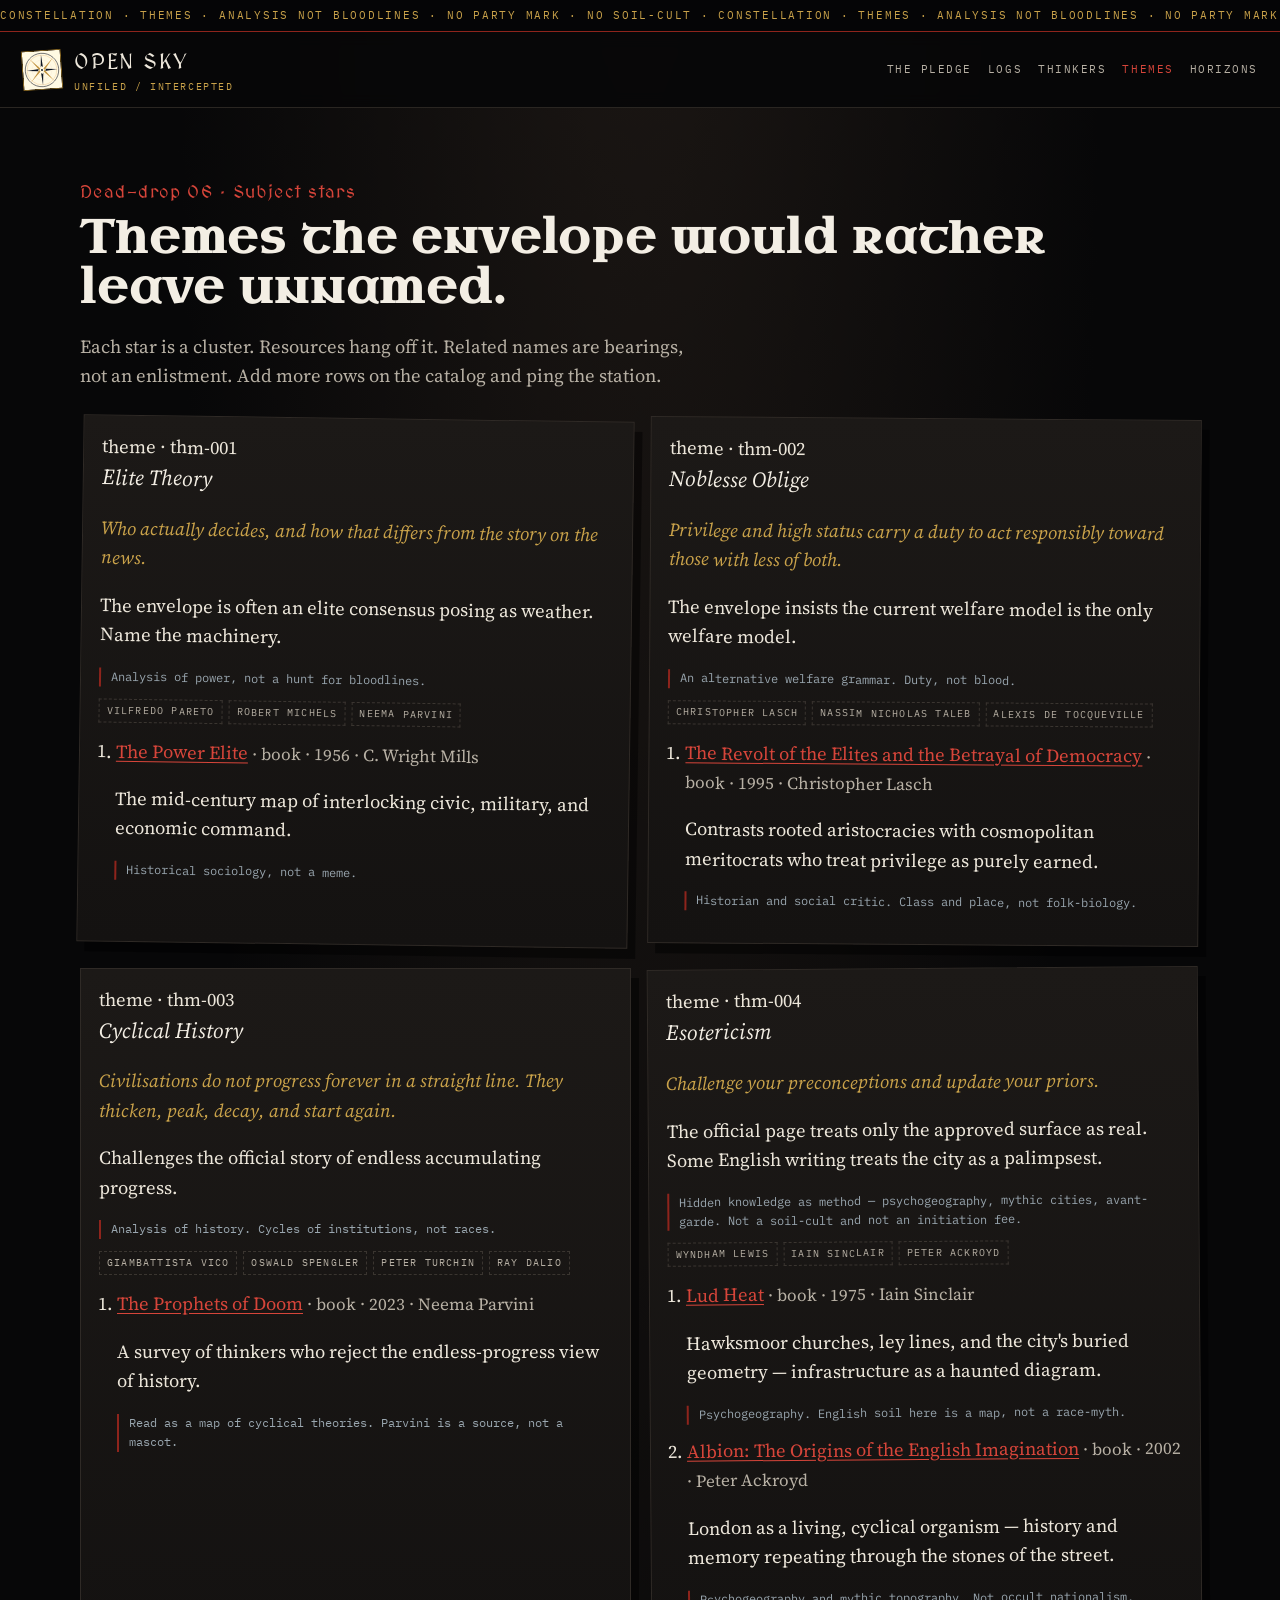
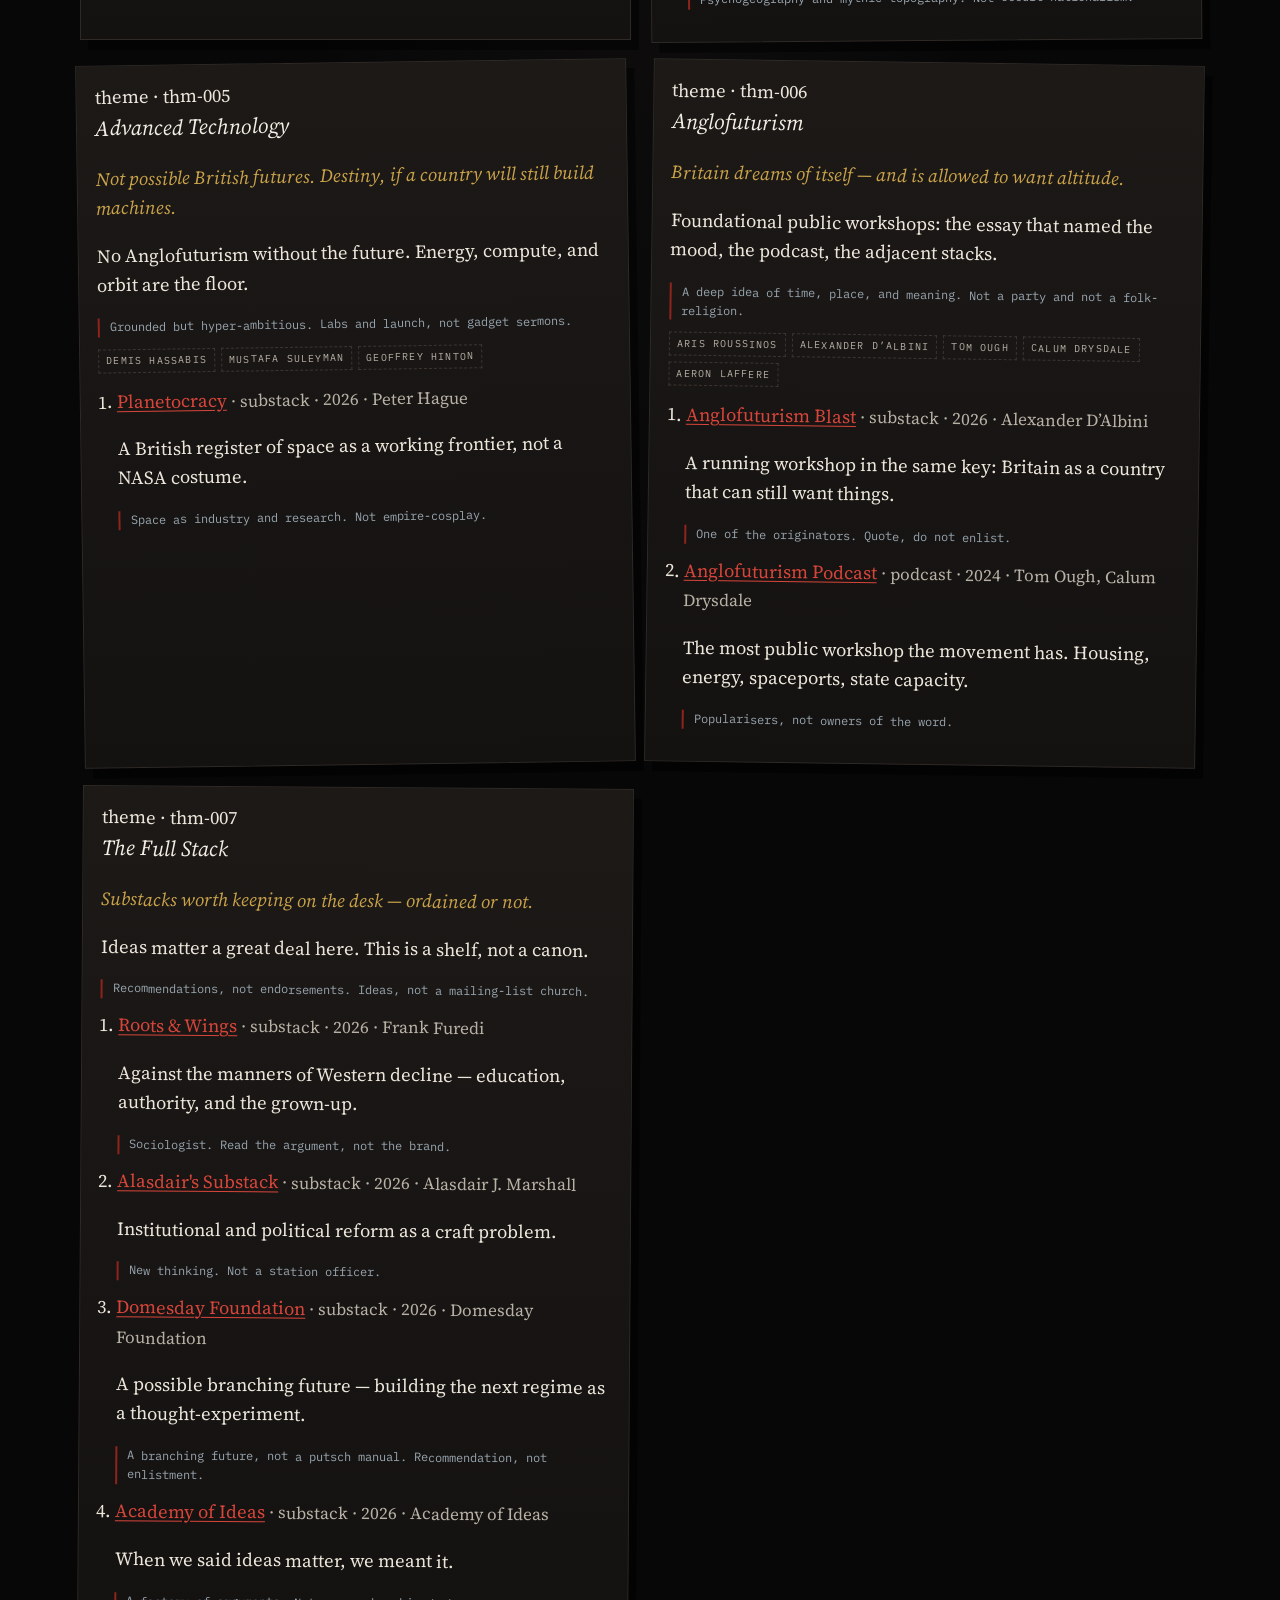
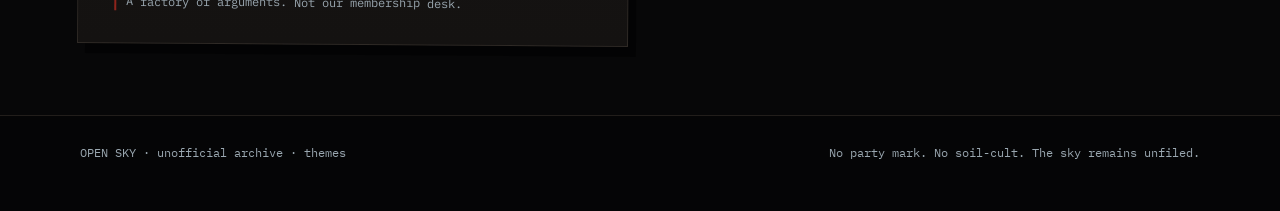
==== themes.html @ e399ddfc "Ingest five thinkers: Wyvern, Cunliffe, Deutsch, Ridley, FSU" ====
<!DOCTYPE html>
<html lang="en-GB">
<head>
  <meta charset="utf-8">
  <meta name="viewport" content="width=device-width, initial-scale=1">
  <title>Themes — OPEN SKY</title>
  <meta name="description" content="Subject stars and the resources hung from them.">
  <link rel="preconnect" href="https://fonts.googleapis.com">
  <link rel="preconnect" href="https://fonts.gstatic.com" crossorigin>
  <link href="https://fonts.googleapis.com/css2?family=IM+Fell+English:ital@0;1&family=IBM+Plex+Mono:wght@400;500&family=MedievalSharp&family=Source+Serif+4:ital,opsz,wght@0,8..60,400;0,8..60,600;1,8..60,400&family=Special+Elite&family=Uncial+Antiqua&display=swap" rel="stylesheet">
  <link rel="stylesheet" href="css/station.css?v=11">
  <link rel="icon" href="assets/mark.svg">
</head>
<body class="sub">
  <div class="ticker" aria-hidden="true">
    <div class="ticker-track">
      CONSTELLATION  ·  THEMES  ·  ANALYSIS NOT BLOODLINES  ·  NO PARTY MARK  ·  NO SOIL-CULT  ·  CONSTELLATION  ·  THEMES  ·  ANALYSIS NOT BLOODLINES  ·  NO PARTY MARK  ·  NO SOIL-CULT  ·
    </div>
  </div>
  <header class="mast">
    <a class="brand" href="index.html">
      <img src="assets/mark.svg" alt="">
      <div>
        <div class="brand-name">OPEN SKY</div>
        <div class="brand-sub">unfiled / intercepted</div>
      </div>
    </a>
    <nav>
      <a href="index.html#pledge">The pledge</a>
      <a href="index.html#archive">Logs</a>
      <a href="thinkers.html">Thinkers</a>
      <a href="themes.html" aria-current="page">Themes</a>
      <a href="index.html#horizons">Horizons</a>
    </nav>
  </header>
  <main>
    <section>
      <div class="wrap">
        <p class="kicker">Dead-drop 06 · Subject stars</p>
        <h2>Themes the envelope would rather leave unnamed.</h2>
        <p class="deck">Each star is a cluster. Resources hang off it. Related names are bearings, not an enlistment. Add more rows on the catalog and ping the station.</p>
        <div class="sky sky-themes" id="sky"></div>
      </div>
    </section>
  </main>
  <footer>
    <div class="wrap">
      <div>OPEN SKY · unofficial archive · themes</div>
      <div>No party mark. No soil-cult. The sky remains unfiled.</div>
    </div>
  </footer>
  <script src="js/constellation.js?v=15"></script>
  <script>bootThemes();</script>
</body>
</html>
---- css/station.css ----
/* OPEN SKY — dark station */
:root {
  --void: #070708;
  --ink: #ece6da;
  --ink-dim: #b7b0a4;
  --panel: #121114;
  --line: #3a3530;
  --brass: #c9a24a;
  --brass-dim: #8a6e32;
  --stamp: #d6453a;
  --stamp-deep: #8e241c;
  --fog: #9aa7b0;
  --type: "Special Elite", "Courier Prime", ui-monospace, monospace;
  --serif: "IM Fell English", "Source Serif 4", "Iowan Old Style", Georgia, serif;
  --display: "Uncial Antiqua", "IM Fell English", Georgia, serif;
  --cut: "MedievalSharp", "Uncial Antiqua", "IM Fell English", Georgia, serif;
  --mono: "IBM Plex Mono", ui-monospace, monospace;
}
* { box-sizing: border-box; }
html, body { margin: 0; padding: 0; }
html { scroll-behavior: smooth; background: var(--void); }
body {
  position: relative;
  z-index: 0;
  background: radial-gradient(ellipse at 50% -10%, #1c1714 0%, var(--void) 52%), #070708;
  color: var(--ink);
  font-family: var(--serif);
  font-size: 18.5px;
  line-height: 1.58;
  min-height: 100vh;
}
body::before {
  content: "";
  pointer-events: none;
  position: fixed;
  inset: 0;
  z-index: 1;
  background: repeating-linear-gradient(to bottom, rgba(255,255,255,.03) 0 1px, transparent 1px 3px);
  opacity: .18;
}
img { max-width: 100%; display: block; }
a { color: var(--stamp); text-underline-offset: 3px; }
button, input, select { font: inherit; }
.wrap { width: min(1120px, calc(100% - 36px)); margin: 0 auto; }

#intro {
  position: fixed; inset: 0; z-index: 200; background: #050506; color: #d7c7a0;
  display: grid; place-items: center; overflow: hidden;
}
.intro-film {
  position: absolute; inset: 0; width: 100%; height: 100%;
  object-fit: cover; background: #050506; z-index: 0;
}
.intro-film.is-done { opacity: 0; transition: opacity .45s ease; pointer-events: none; }
.intro-stage { position: relative; z-index: 2; }
.intro-stage.is-waiting { opacity: 0; pointer-events: none; }
.intro-stage.is-live { opacity: 1; transition: opacity .4s ease; }
.scan, .intro-warn, .skip-intro { z-index: 3; }
#intro.done { animation: introOut .8s ease forwards; pointer-events: none; }
@keyframes introOut { to { opacity: 0; visibility: hidden; } }
.intro-stage { width: min(740px, 92vw); min-height: 280px; font-family: var(--mono); font-size: 13px; letter-spacing: .05em; }
.intro-line { opacity: 0; transform: translateY(6px); white-space: pre-wrap; }
.intro-line.show { animation: lineIn .28s steps(2) forwards; }
@keyframes lineIn { to { opacity: 1; transform: none; } }
.intro-line.ok { color: var(--brass); }
.intro-line.warn { color: var(--stamp); }
.intro-line.glitch { color: #efe4c8; text-shadow: 2px 0 var(--stamp), -2px 0 #3d5a72; }
.intro-cursor::after { content: "█"; animation: blink .9s steps(1) infinite; }
@keyframes blink { 50% { opacity: 0; } }
.intro-mark {
  width: 108px; height: 108px; object-fit: cover; margin: 0 auto 26px; opacity: 0;
  filter: contrast(1.25) grayscale(.2);
  box-shadow: 0 0 0 1px var(--brass), 6px 7px 0 rgba(214,69,58,.45);
}
.intro-mark.show { animation: lineIn .5s ease forwards; }
.skip-intro {
  position: absolute; right: 22px; bottom: 22px; background: transparent;
  border: 1px dashed rgba(201,162,74,.55); color: var(--brass);
  padding: 8px 12px; font-family: var(--mono); font-size: 11px;
  letter-spacing: .16em; text-transform: uppercase; cursor: pointer;
}
.skip-intro:hover { background: rgba(201,162,74,.1); }
.scan {
  position: absolute; inset: 0; pointer-events: none;
  background: linear-gradient(transparent 0%, rgba(201,162,74,.08) 50%, transparent 100%);
  background-size: 100% 7px; animation: scan 6s linear infinite; opacity: .55;
}
@keyframes scan { to { background-position: 0 100%; } }
.intro-warn {
  position: absolute; top: 18px; left: 18px; font-family: var(--type); font-size: 13px;
  color: var(--stamp); letter-spacing: .14em; transform: rotate(-2deg);
  border: 2px solid var(--stamp); padding: 4px 8px;
}

.ticker {
  position: relative; z-index: 5; background: #050506; color: var(--brass);
  font-family: var(--mono); font-size: 11px; letter-spacing: .16em;
  text-transform: uppercase; overflow: hidden; white-space: nowrap;
  border-bottom: 1px solid var(--stamp-deep);
}
.ticker-track { display: inline-block; padding: 7px 0; animation: ticker 42s linear infinite; }
@keyframes ticker { to { transform: translateX(-50%); } }

.mast {
  position: sticky; top: 0; z-index: 40; display: flex; align-items: center;
  justify-content: space-between; gap: 16px; padding: 12px 22px;
  background: rgba(7,7,8,.92); color: var(--ink); backdrop-filter: blur(8px);
  border-bottom: 1px solid #2a2622;
}
.brand { display: flex; align-items: center; gap: 12px; text-decoration: none; color: inherit; }
.brand img {
  width: 40px; height: 40px; object-fit: cover; border: 1px solid var(--brass-dim);
  filter: contrast(1.15); transform: rotate(-4deg); background: #111;
}
.brand-name { font-family: var(--cut); letter-spacing: .08em; font-size: 22px; font-weight: 400; }
.brand-sub { font-family: var(--mono); font-size: 10px; letter-spacing: .16em; text-transform: uppercase; color: var(--brass); }
nav { display: flex; flex-wrap: wrap; gap: 6px 16px; }
nav a {
  font-family: var(--mono); font-size: 11px; letter-spacing: .14em;
  text-transform: uppercase; text-decoration: none; color: var(--ink-dim);
}
nav a:hover { color: var(--stamp); }

.hero {
  position: relative; z-index: 2; min-height: 86vh; display: grid; place-items: end stretch; overflow: hidden;
  background: #0b0c0e url("[data-uri]") center / cover no-repeat;
}
.hero img.plate {
  position: absolute; inset: 0; width: 100%; height: 100%; object-fit: cover;
  filter: saturate(.78) contrast(1.12) brightness(.82);
}
.hero::before {
  content: "RESTRICTED  ·  UNOFFICIAL  ·  DO NOT FILE";
  position: absolute; top: 18%; left: -6%; z-index: 2; font-family: var(--type);
  font-size: clamp(28px, 6vw, 72px); letter-spacing: .18em; color: rgba(236,230,218,.1);
  transform: rotate(-11deg); pointer-events: none; white-space: nowrap;
}
.hero::after {
  content: ""; position: absolute; inset: 0; z-index: 1;
  background: linear-gradient(180deg, rgba(7,7,8,.12) 0%, rgba(7,7,8,.16) 42%, rgba(7,7,8,.78) 100%);
}
.hero-copy { position: relative; z-index: 3; color: var(--ink); padding: 48px 0 58px; }
.stamp-row { display: flex; flex-wrap: wrap; gap: 10px; margin-bottom: 16px; }
.stamp {
  font-family: var(--cut); font-size: 16px; letter-spacing: .06em; text-transform: none;
  color: #f3b4ae; border: 2px solid var(--stamp); padding: 4px 8px; transform: rotate(-3deg);
}
.stamp.gold { color: var(--brass); border-color: var(--brass); transform: rotate(2deg); }
.stamp.black { color: var(--ink); border-color: var(--ink); transform: rotate(-1deg); }
.hero h1 {
  font-family: var(--cut); font-weight: 400; font-size: clamp(46px, 8vw, 92px); font-style: normal;
  line-height: .9; margin: 0 0 16px; letter-spacing: -.02em; max-width: 14ch;
  text-shadow: 0 2px 18px rgba(0,0,0,.55);
}
.hero p.lede { max-width: 62ch; font-size: 19px; color: var(--ink); margin: 0 0 22px; }
.cta-row { display: flex; flex-wrap: wrap; gap: 10px; }
.btn {
  display: inline-flex; align-items: center; gap: 8px; border: 1px dashed var(--brass);
  background: rgba(7,7,8,.62); color: var(--ink); text-decoration: none; padding: 10px 14px;
  font-family: var(--mono); font-size: 12px; letter-spacing: .14em; text-transform: uppercase; cursor: pointer;
}
.btn:hover { background: rgba(201,162,74,.18); }
.btn.solid { background: var(--stamp); color: #fff8f2; border-style: solid; border-color: var(--stamp); }

.notice {
  position: relative; z-index: 3; font-family: var(--mono); font-size: 11px;
  letter-spacing: .08em; text-transform: uppercase; background: #0b0b0c; color: var(--brass);
  padding: 9px 22px; display: flex; justify-content: space-between; gap: 16px; flex-wrap: wrap;
  border-top: 1px solid #2a221c; border-bottom: 1px solid var(--stamp-deep);
}

section { padding: 70px 0; position: relative; z-index: 2; }
section + section { border-top: 1px solid #221e1b; }
.kicker { font-family: var(--cut); font-size: 18px; letter-spacing: .08em; text-transform: none; color: var(--stamp); margin: 0 0 8px; }
h2 { font-family: var(--display); font-weight: 700; font-size: clamp(28px, 3.8vw, 46px); line-height: 1.08; margin: 0 0 18px; color: #f3eee4; letter-spacing: .04em; }
h3 { font-family: var(--serif); font-weight: 400; font-style: italic; margin: 0 0 8px; color: #f3eee4; }
.deck { max-width: 68ch; margin: 0 0 28px; color: var(--ink-dim); }
#pledge { padding-top: 56px; }
.pledge-sheet { max-width: 78ch; }
.pledge-sheet p { font-size: 1.05em; }
.pledge-title { font-family: var(--cut); font-style: normal; font-size: 28px; margin: 8px 0 16px; color: var(--brass); }

.dossier, .card, .log, .sheet {
  background: linear-gradient(180deg, #1c1917, #141211);
  border: 1px solid #2f2a26; position: relative;
  box-shadow: 8px 10px 0 rgba(0,0,0,.45); color: var(--ink);
}
.dossier, .card { padding: 22px 20px 24px; }
.dossier { transform: rotate(-0.35deg); }
.dossier::before {
  content: "UNFILED"; position: absolute; top: 16px; right: 16px; font-family: var(--type);
  font-size: 13px; color: var(--stamp); transform: rotate(9deg); border: 2px solid var(--stamp);
  padding: 3px 7px; opacity: .88;
}
.tape { position: absolute; top: -8px; left: 28%; width: 86px; height: 18px; background: rgba(201,162,74,.28); transform: rotate(-8deg); pointer-events: none; }
.meta-strip {
  display: flex; flex-wrap: wrap; gap: 14px 22px; font-family: var(--mono); font-size: 11px;
  letter-spacing: .08em; text-transform: uppercase; color: var(--fog);
  border-bottom: 1px dashed #3a3530; padding-bottom: 12px; margin-bottom: 18px;
}
.columns { display: grid; grid-template-columns: 1.12fr .88fr; gap: 28px; }
@media (max-width: 820px) { .columns { grid-template-columns: 1fr; } }
blockquote { margin: 22px 0; padding: 4px 0 4px 16px; border-left: 3px solid var(--stamp); font-style: italic; font-size: 22px; line-height: 1.35; color: #f3eee4; }
.redact { background: #ece6da; color: #ece6da; padding: 0 .15em; cursor: help; }
.redact:hover { color: var(--void); background: var(--brass); }

.filters { display: flex; flex-wrap: wrap; gap: 8px; margin: 0 0 22px; }
.filter {
  border: 1px dashed #3a3530; background: #101011; padding: 6px 10px; font-family: var(--mono);
  font-size: 11px; letter-spacing: .12em; text-transform: uppercase; cursor: pointer; color: var(--ink-dim);
}
.filter.on, .filter:hover { border-style: solid; border-color: var(--stamp); color: var(--stamp); background: rgba(214,69,58,.1); }

.logs { display: grid; grid-template-columns: repeat(12, 1fr); gap: 18px 16px; }
.log {
  grid-column: span 4; min-height: 100%; display: flex; flex-direction: column;
  cursor: pointer; text-align: left; padding: 0; color: inherit; overflow: hidden;
}
.log:nth-child(3n) { transform: rotate(0.8deg); }
.log:nth-child(3n+1) { transform: rotate(-0.9deg); }
.log:nth-child(3n+2) { transform: rotate(0.35deg); }
.log:hover { transform: rotate(0deg) translateY(-4px); z-index: 2; }
.log.wide { grid-column: span 6; }
.log .thumb {
  height: 168px; object-fit: cover; width: 100%;
  filter: contrast(1.1) saturate(.75) brightness(.86);
  background: linear-gradient(135deg, #1b1714, #3a2a1c);
}
.log .body { padding: 14px 14px 16px; }
.log .kind { font-family: var(--mono); font-size: 10px; letter-spacing: .16em; text-transform: uppercase; color: var(--stamp); }
.log h3 { font-size: 21px; }
.log p { margin: 0; font-size: 16px; color: var(--ink-dim); }
.log .file-no { font-family: var(--mono); font-size: 10px; letter-spacing: .12em; text-transform: uppercase; color: var(--fog); margin-top: 10px; }
@media (max-width: 900px) { .log, .log.wide { grid-column: span 6; } }
@media (max-width: 620px) { .log, .log.wide { grid-column: span 12; } }

.horizon-grid { display: grid; grid-template-columns: repeat(2, 1fr); gap: 16px; }
.card:nth-child(even) { transform: rotate(0.5deg); }
.card:nth-child(odd) { transform: rotate(-0.45deg); }
.card .ref { font-family: var(--mono); font-size: 11px; letter-spacing: .14em; text-transform: uppercase; color: var(--fog); }
@media (max-width: 720px) { .horizon-grid { grid-template-columns: 1fr; } }

.modal { position: fixed; inset: 0; z-index: 120; background: rgba(5,5,6,.88); display: none; place-items: center; padding: 24px; }
.modal.open { display: grid; }
.sheet { width: min(860px, 100%); max-height: min(88vh, 920px); overflow: auto; padding: 26px 24px 28px; }
.sheet .close {
  position: absolute; top: 10px; right: 12px; border: 1px dashed var(--ink-dim); background: transparent;
  color: var(--ink); font-family: var(--mono); cursor: pointer; letter-spacing: .12em; text-transform: uppercase;
  font-size: 11px; padding: 4px 8px;
}
.sheet .kind { font-family: var(--mono); font-size: 11px; letter-spacing: .16em; text-transform: uppercase; color: var(--stamp); }
.sheet h2 { font-size: 34px; }
.frame { position: relative; padding-top: 56.25%; background: #000; margin: 12px 0 16px; }
.frame iframe { position: absolute; inset: 0; width: 100%; height: 100%; border: 0; }

footer {
  position: relative; z-index: 2; border-top: 1px solid #221e1b; padding: 28px 0 48px;
  font-family: var(--mono); font-size: 12px; color: var(--fog); background: #050506;
}
footer .wrap { display: flex; justify-content: space-between; gap: 16px; flex-wrap: wrap; }


/* ---- view transitions: photocopied handoff ---- */
@view-transition { navigation: auto; }

::view-transition-old(root),
::view-transition-new(root) {
  animation-duration: .55s;
  animation-timing-function: steps(7, end);
  mix-blend-mode: plus-lighter;
}
::view-transition-old(root) {
  animation-name: vt-out;
}
::view-transition-new(root) {
  animation-name: vt-in;
}
@keyframes vt-out {
  to { opacity: 0; filter: contrast(1.4) saturate(.4); transform: rotate(-0.4deg) scale(1.02); }
}
@keyframes vt-in {
  from { opacity: 0; filter: contrast(1.6) saturate(.3); transform: rotate(0.6deg) scale(.985); }
  to { opacity: 1; filter: none; transform: none; }
}

.hero { view-transition-name: plate; }
.brand { view-transition-name: brand; }
.logs { view-transition-name: dossier; }
.modal.open .sheet { view-transition-name: sheet; }

::view-transition-old(plate),
::view-transition-new(plate) {
  animation-duration: .7s;
  animation-timing-function: cubic-bezier(.2,.7,.2,1);
}
::view-transition-old(sheet) {
  animation: vt-sheet-out .4s steps(5, end) both;
}
::view-transition-new(sheet) {
  animation: vt-sheet-in .45s steps(6, end) both;
}
@keyframes vt-sheet-in {
  from { opacity: 0; transform: translateY(18px) rotate(-1.2deg); filter: contrast(1.5); }
}
@keyframes vt-sheet-out {
  to { opacity: 0; transform: translateY(10px) rotate(1deg); }
}

@media (prefers-reduced-motion: reduce) {
  @view-transition { navigation: none; }
  ::view-transition-old(root),
  ::view-transition-new(root),
  ::view-transition-old(sheet),
  ::view-transition-new(sheet) {
    animation: none !important;
  }
}

.sky {
  display: grid;
  grid-template-columns: repeat(auto-fill, minmax(280px, 1fr));
  gap: 22px 18px;
}
.sky-themes { grid-template-columns: 1fr; }
.star {
  background: linear-gradient(180deg, #1c1917, #141211);
  border: 1px solid #2f2a26;
  box-shadow: 8px 10px 0 rgba(0,0,0,.45);
  color: var(--ink);
  transform: rotate(var(--tilt, 0deg));
  overflow: hidden;
}
.star-plate {
  width: 100%; height: 140px; object-fit: cover;
  filter: saturate(.75) contrast(1.1) brightness(.82);
}
.star-body { padding: 16px 18px 20px; }
.star .one { color: var(--brass); font-style: italic; }
.star .guard {
  font-family: var(--mono); font-size: 12px; color: var(--fog);
  border-left: 2px solid var(--stamp-deep); padding-left: 10px;
}
.star-tags { display: flex; flex-wrap: wrap; gap: 6px; margin: 10px 0 14px; }
.star-tag {
  font-family: var(--mono); font-size: 10px; letter-spacing: .12em;
  text-transform: uppercase; text-decoration: none; color: var(--brass);
  border: 1px dashed var(--brass-dim); padding: 3px 7px;
}
.star-tag.is-plain { color: var(--ink-dim); border-color: #3a3530; }
.star-tag:hover { border-style: solid; color: var(--stamp); }
.res-list { margin: 12px 0 0; padding-left: 18px; }
.res-list li { margin: 0 0 12px; }
.muted { color: var(--ink-dim); font-size: .92em; }
.theme.is-open { outline: 1px solid var(--brass); }
nav a[aria-current="page"] { color: var(--stamp); }
@media (min-width: 900px) {
  .sky-themes { grid-template-columns: 1fr 1fr; }
}


/* Dead-drop intercepts */
#intercepts { padding-top: 8px; }
.intercepts {
  display: grid;
  grid-template-columns: repeat(auto-fit, minmax(240px, 1fr));
  gap: 18px 16px;
  margin-top: 18px;
}
.intercept {
  position: relative;
  background: linear-gradient(180deg, #1d1916, #12100e);
  border: 1px solid #3a322b;
  box-shadow: 7px 9px 0 rgba(0,0,0,.42);
  padding: 16px 16px 18px;
  transform: rotate(var(--tilt, -0.4deg));
}
.intercept::before {
  content: "INTERCEPT";
  position: absolute;
  top: 10px; right: 12px;
  font-family: var(--mono);
  font-size: 9px;
  letter-spacing: .18em;
  color: var(--stamp);
  opacity: .7;
}
.intercept .kind {
  font-family: var(--mono);
  font-size: 11px;
  letter-spacing: .14em;
  text-transform: uppercase;
  color: var(--brass);
  margin-bottom: 8px;
}
.intercept h3 {
  font-family: var(--display);
  font-size: 1.25rem;
  line-height: 1.15;
  margin: 0 0 8px;
}
.intercept h3 a { color: inherit; text-decoration: none; }
.intercept h3 a:hover { color: var(--stamp); }
.intercept .one { color: var(--ink-dim); margin: 0 0 10px; }
.intercept .guard {
  font-family: var(--mono);
  font-size: 11px;
  color: var(--fog);
  border-left: 2px solid var(--stamp-deep);
  padding-left: 8px;
  margin: 0 0 12px;
}
.intercept .stamp-row { margin: 0; gap: 6px; }
.intercept.is-empty { display: none; }
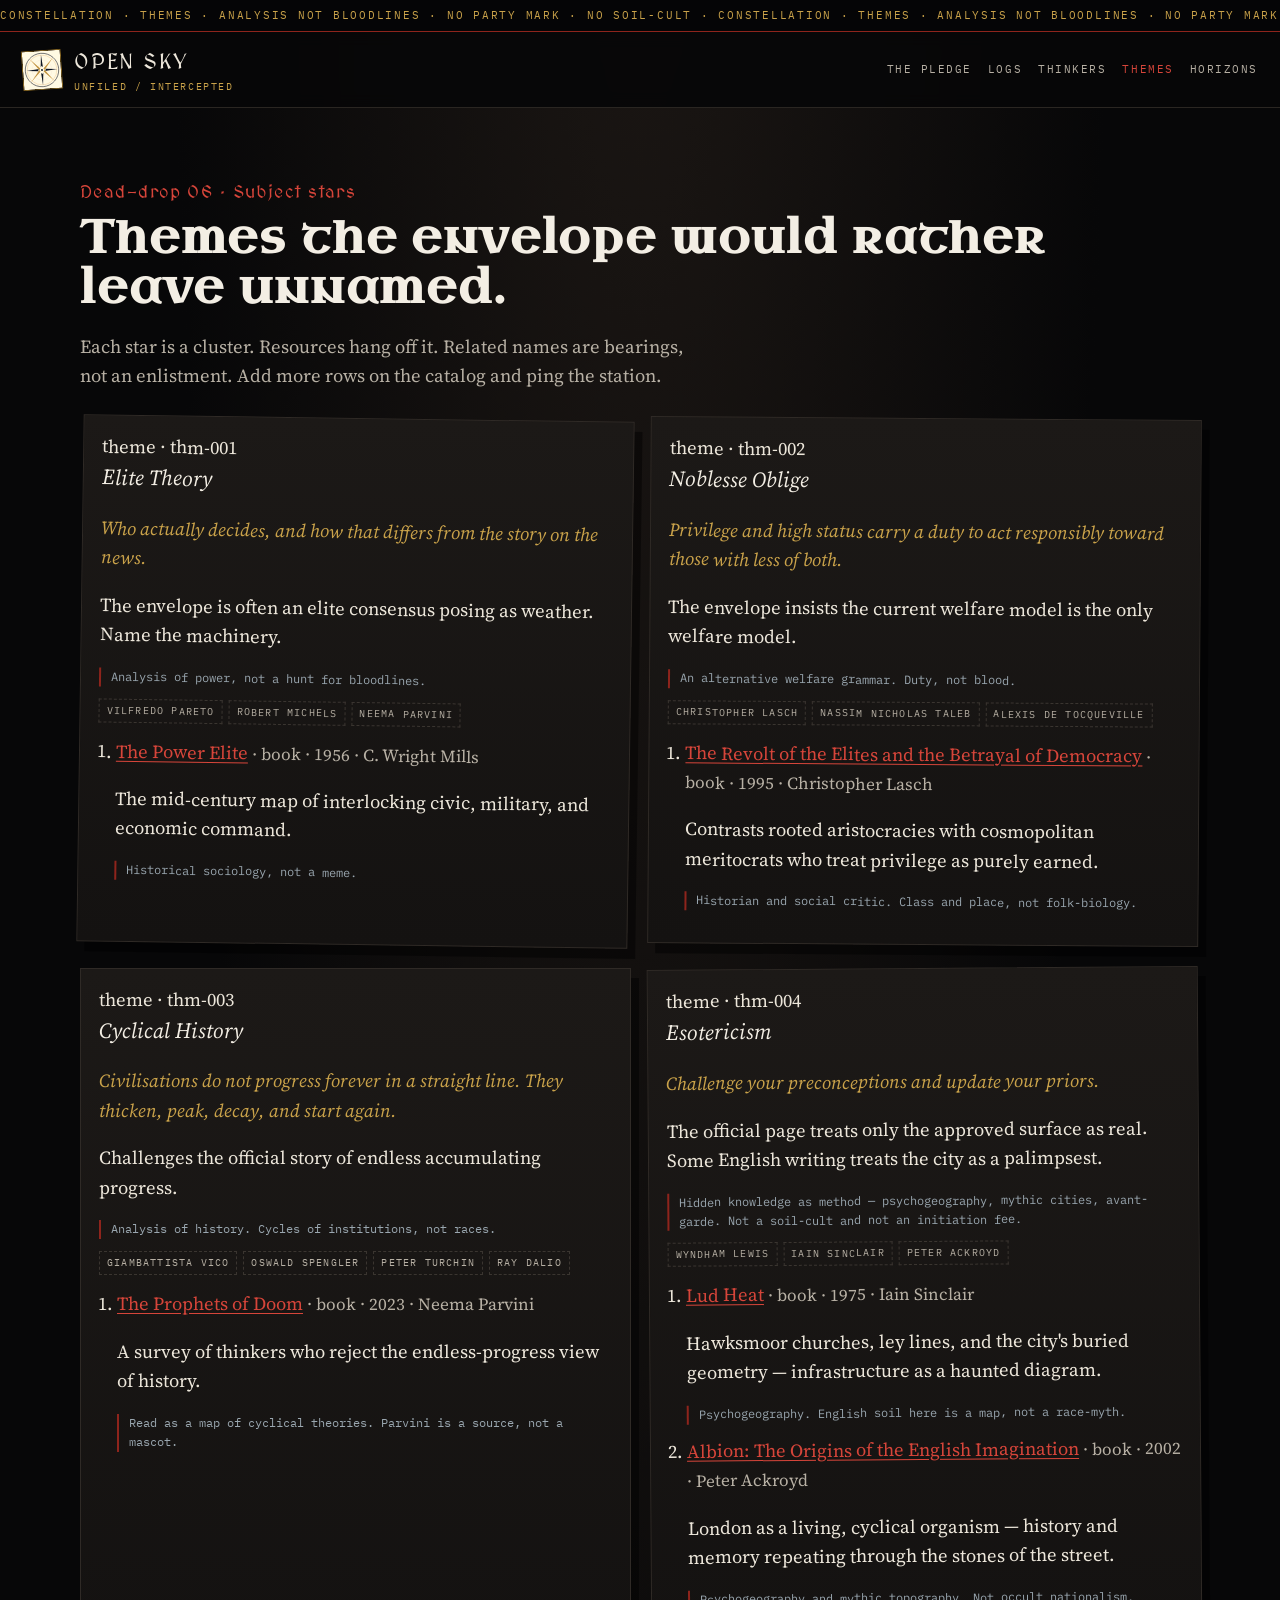
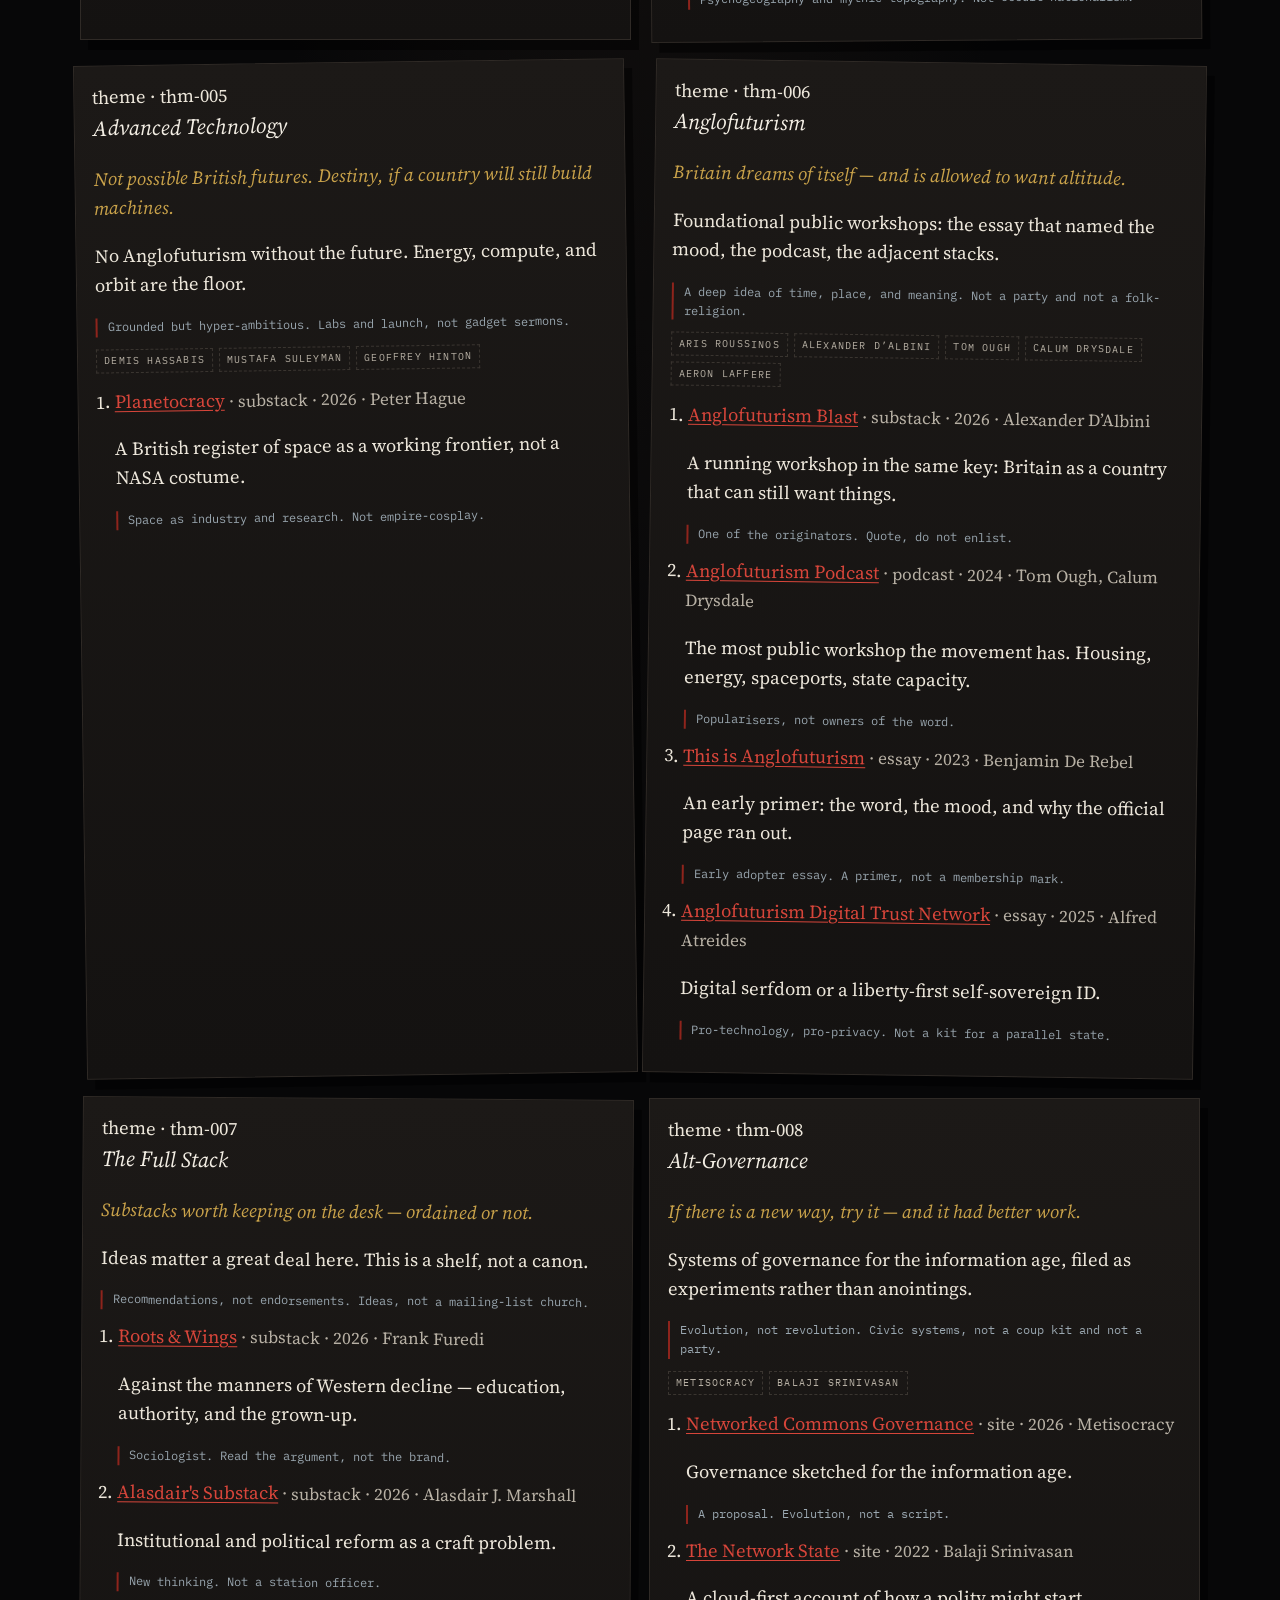
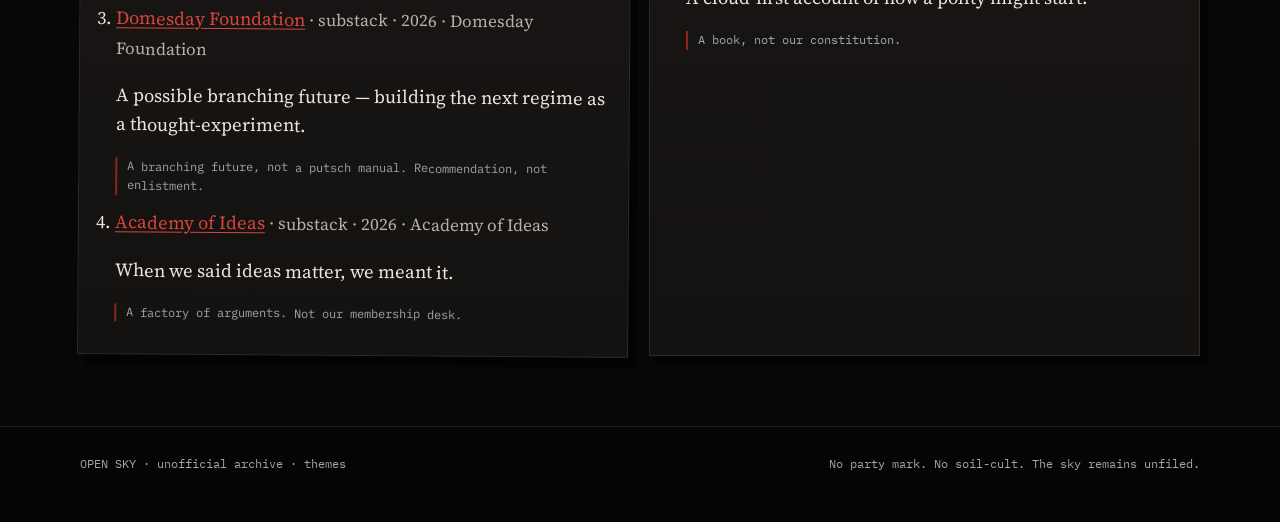
==== commit 9522067e: "Ingest Alt-Governance and two Anglofuturism essays" ====
--- a/themes.html
+++ b/themes.html
@@ -49,7 +49,7 @@
       <div>No party mark. No soil-cult. The sky remains unfiled.</div>
     </div>
   </footer>
-  <script src="js/constellation.js?v=15"></script>
+  <script src="js/constellation.js?v=16"></script>
   <script>bootThemes();</script>
 </body>
 </html>
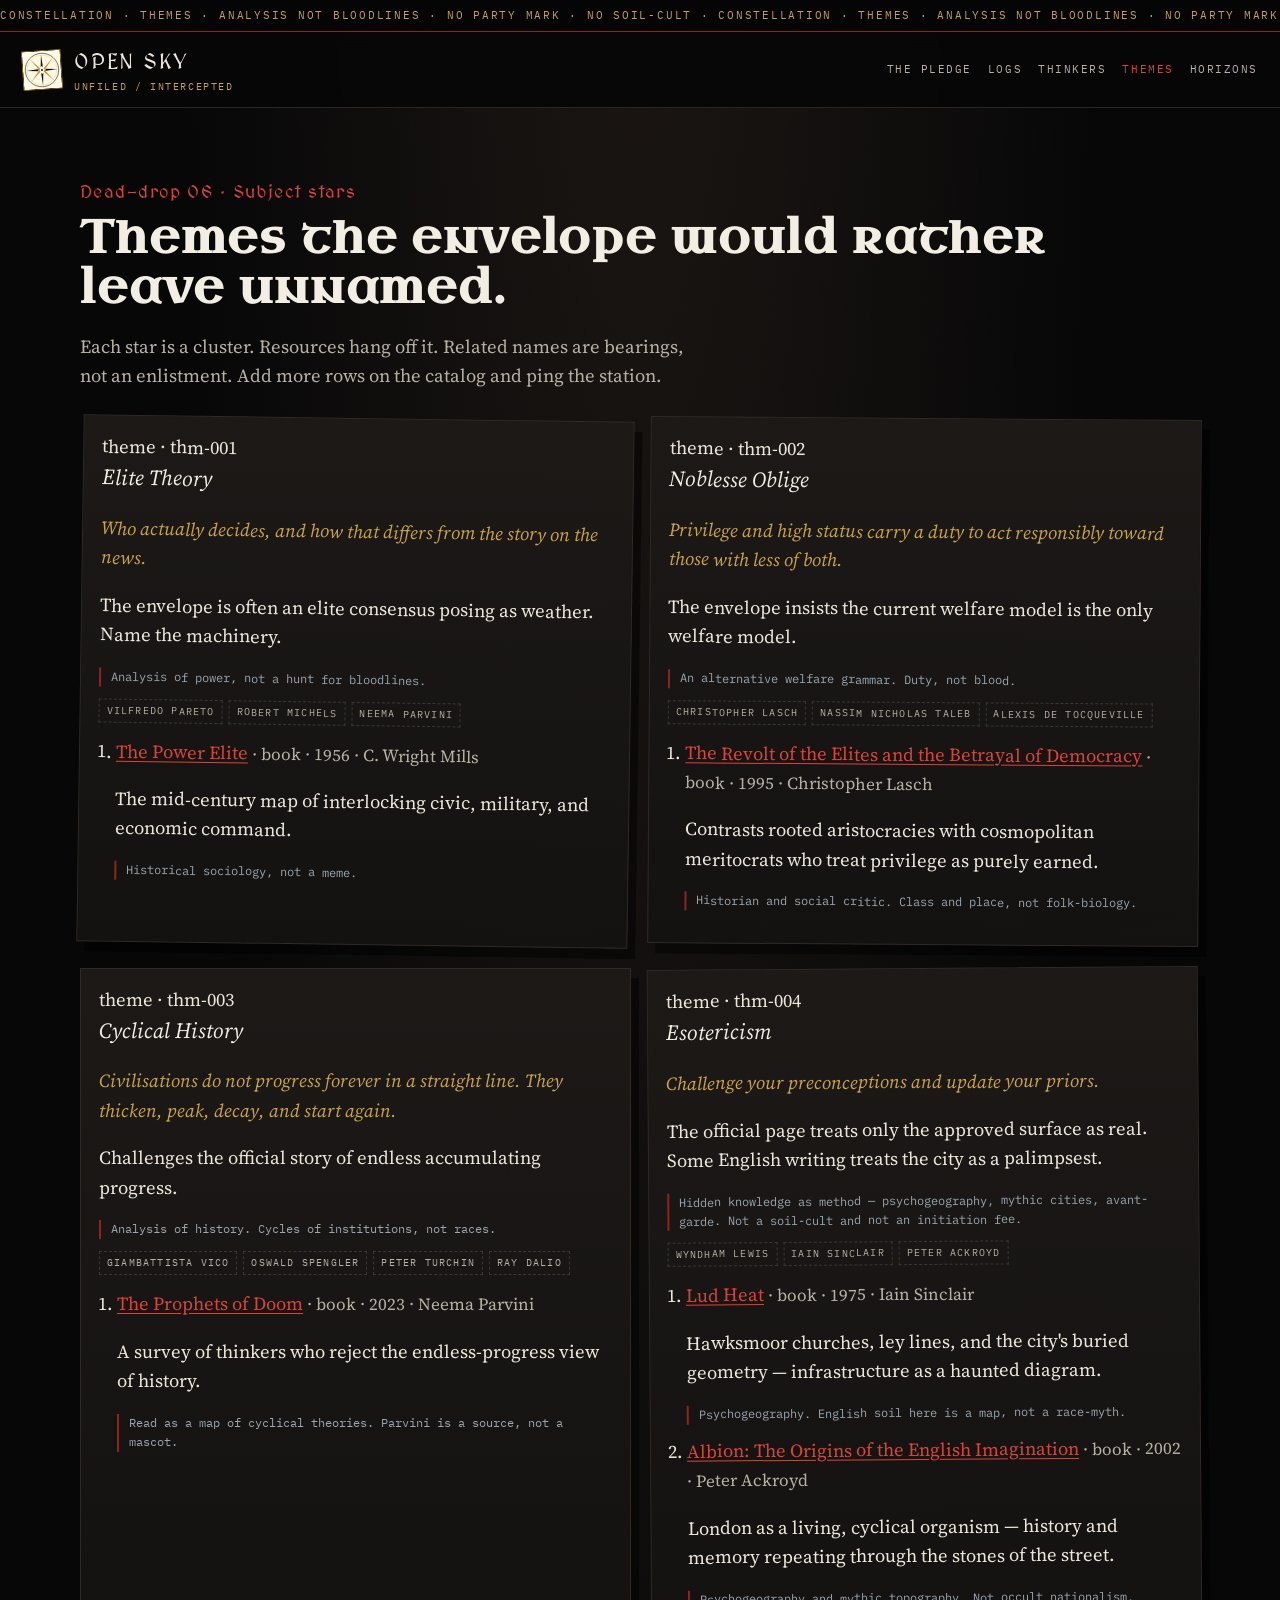
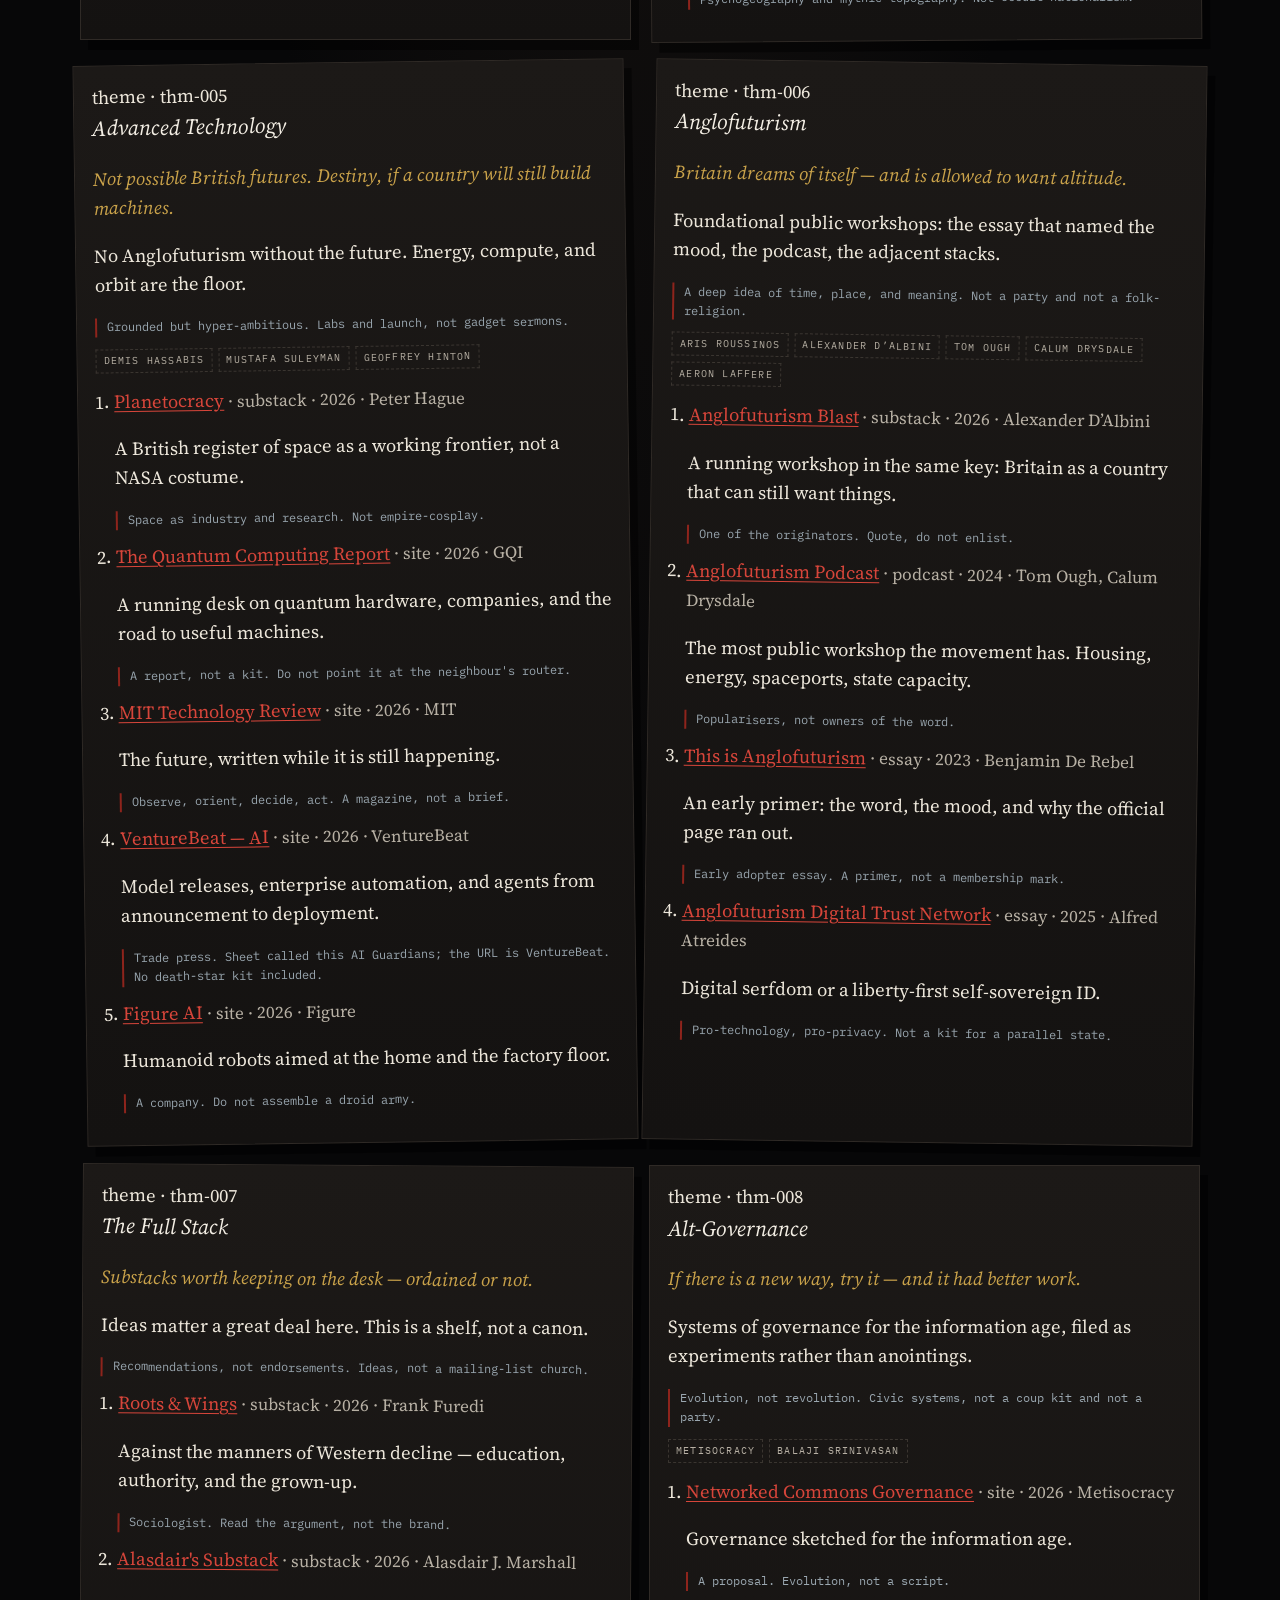
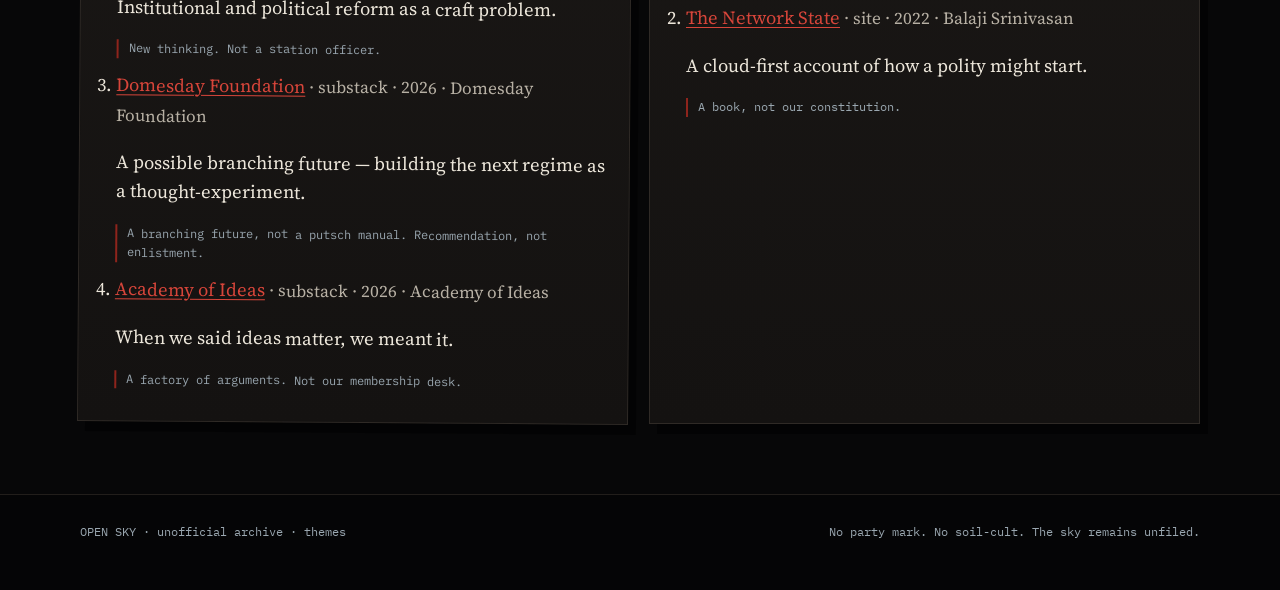
==== commit c55e28c9: "File four technology resources: GQI, MIT TR, VentureBeat, Figure" ====
--- a/themes.html
+++ b/themes.html
@@ -49,7 +49,7 @@
       <div>No party mark. No soil-cult. The sky remains unfiled.</div>
     </div>
   </footer>
-  <script src="js/constellation.js?v=16"></script>
+  <script src="js/constellation.js?v=17"></script>
   <script>bootThemes();</script>
 </body>
 </html>
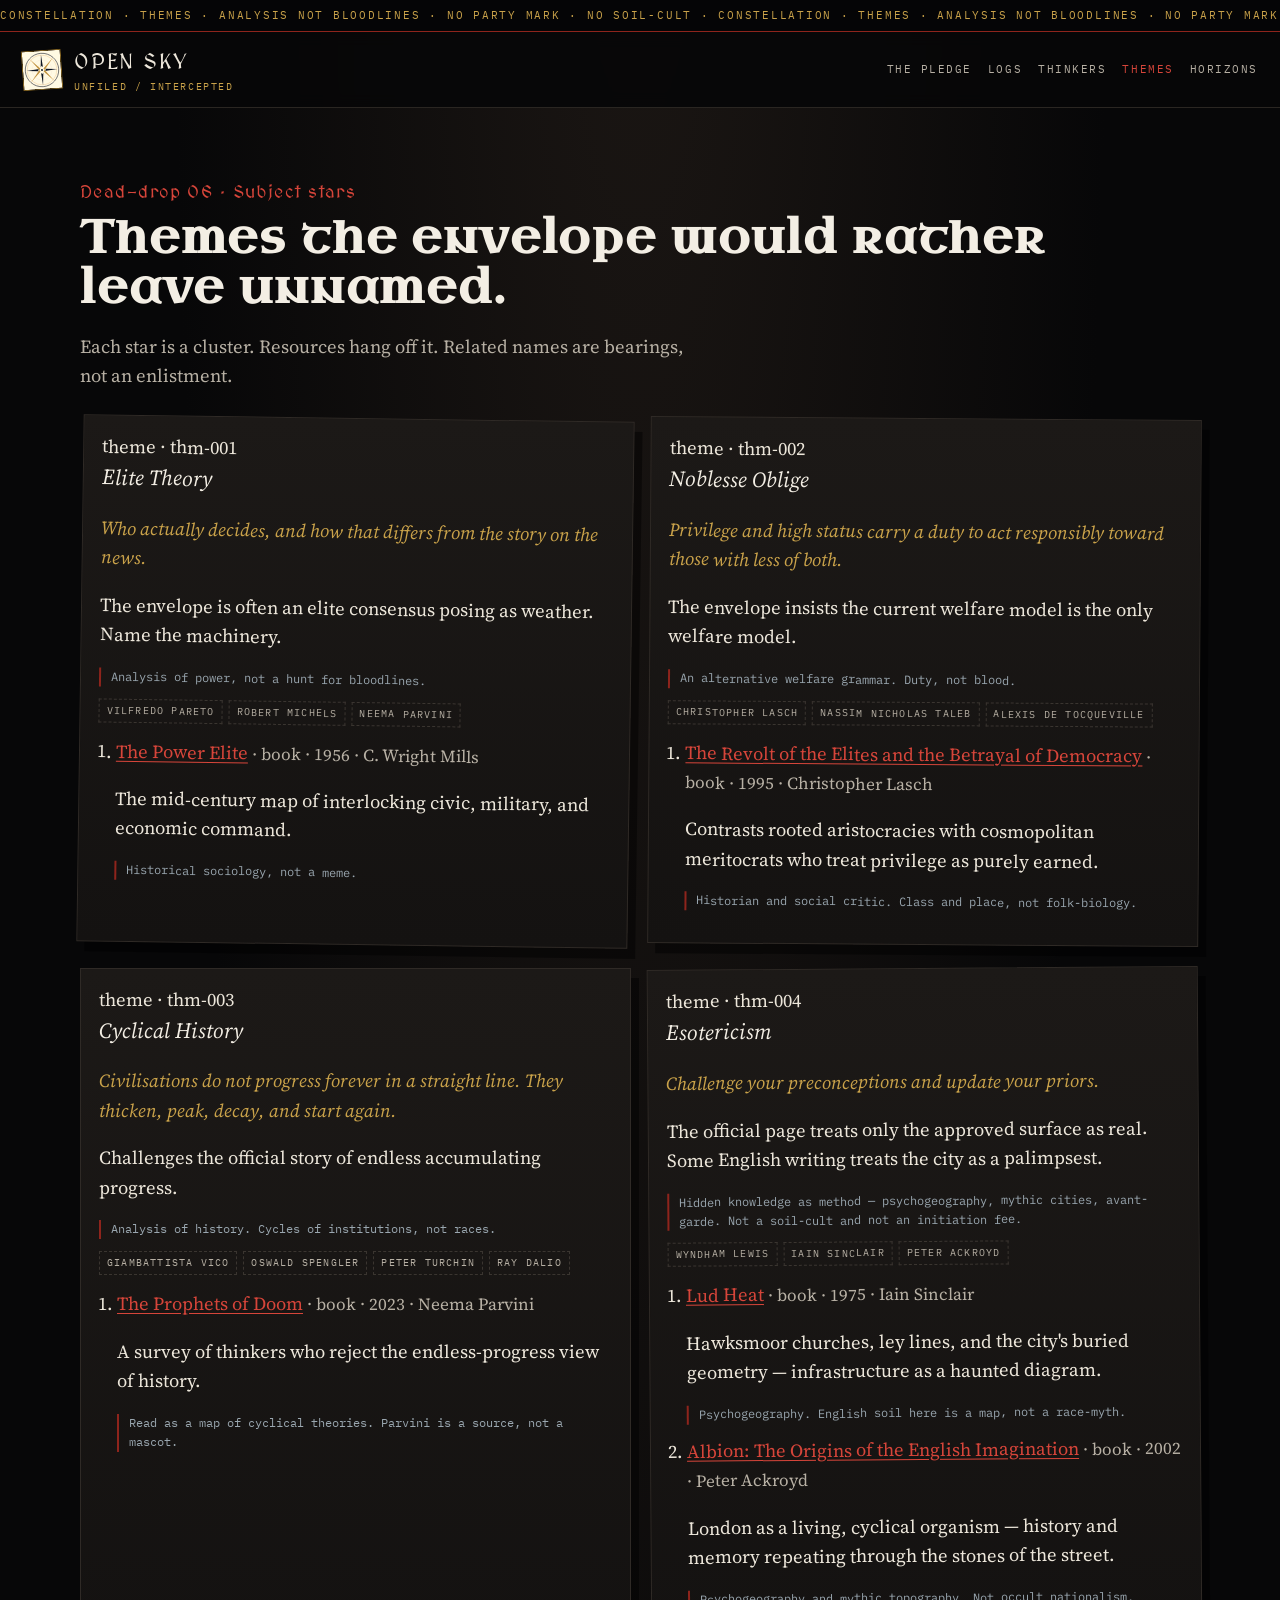
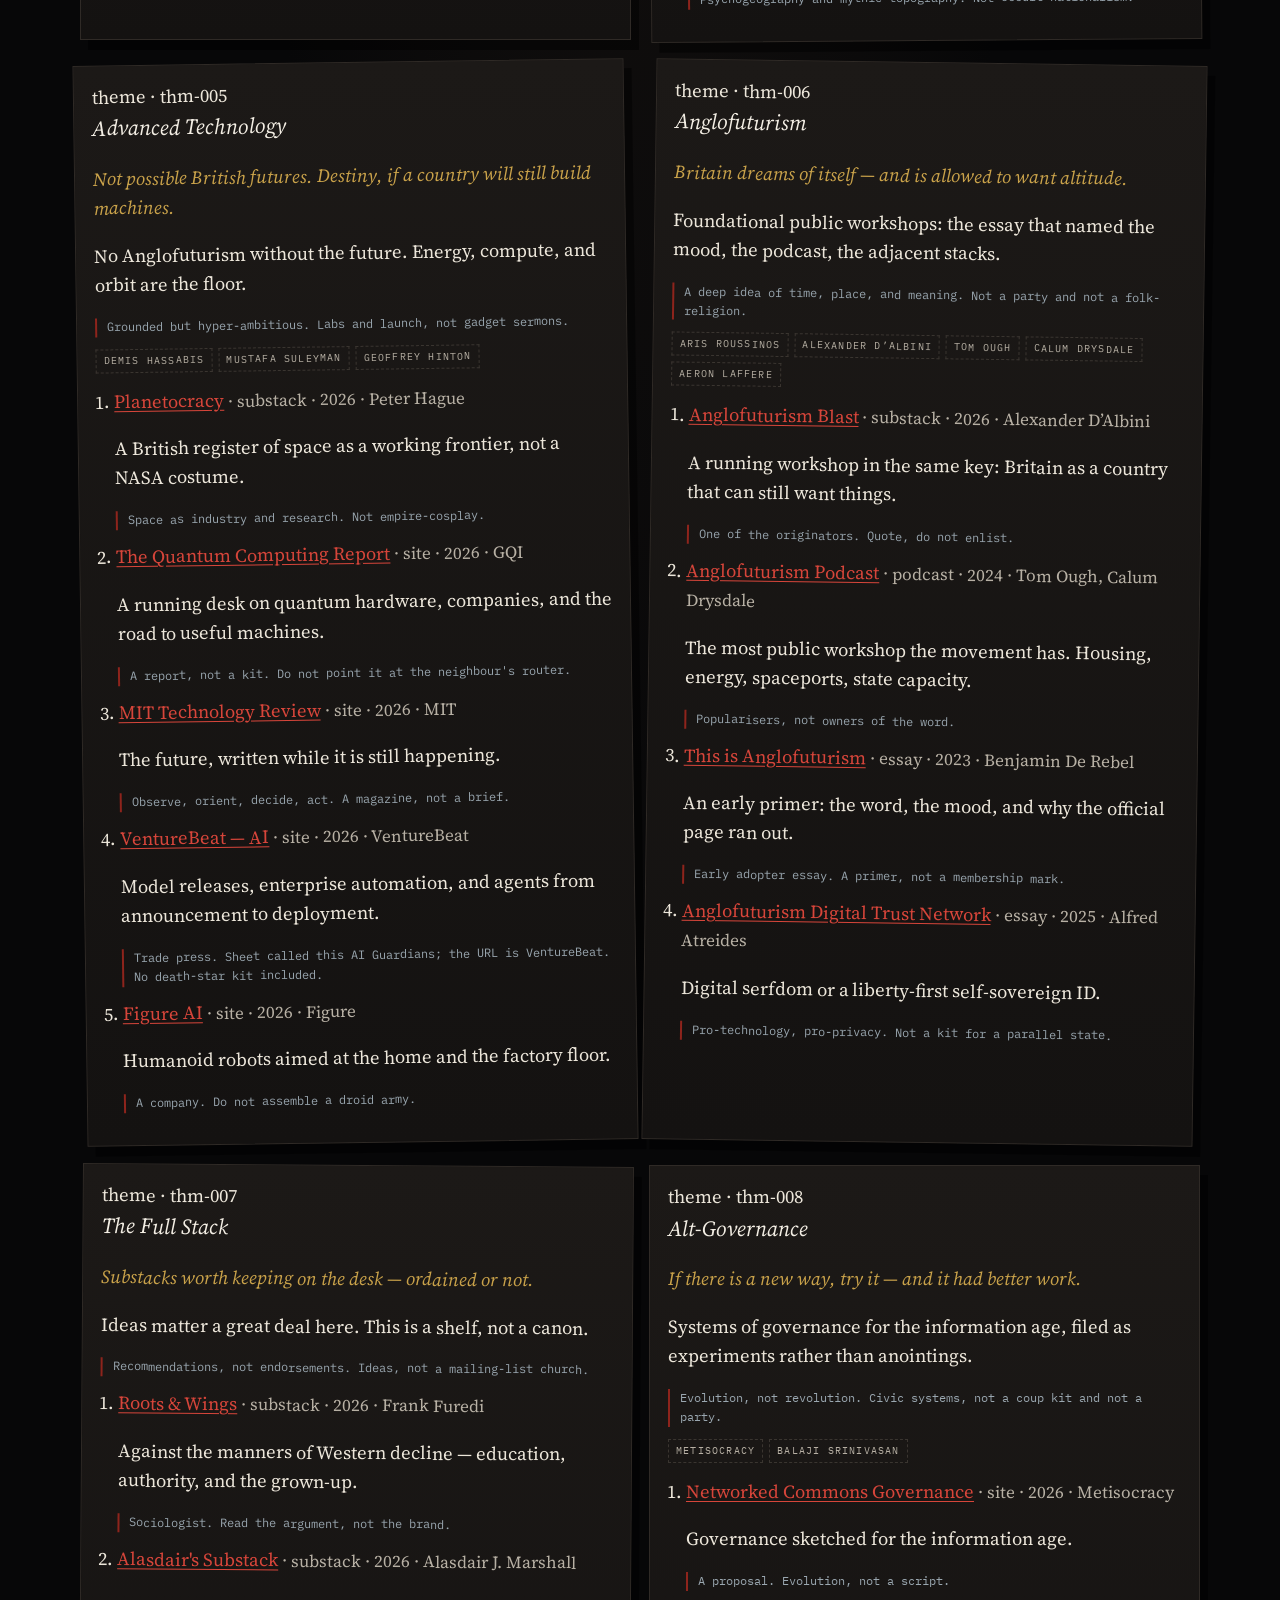
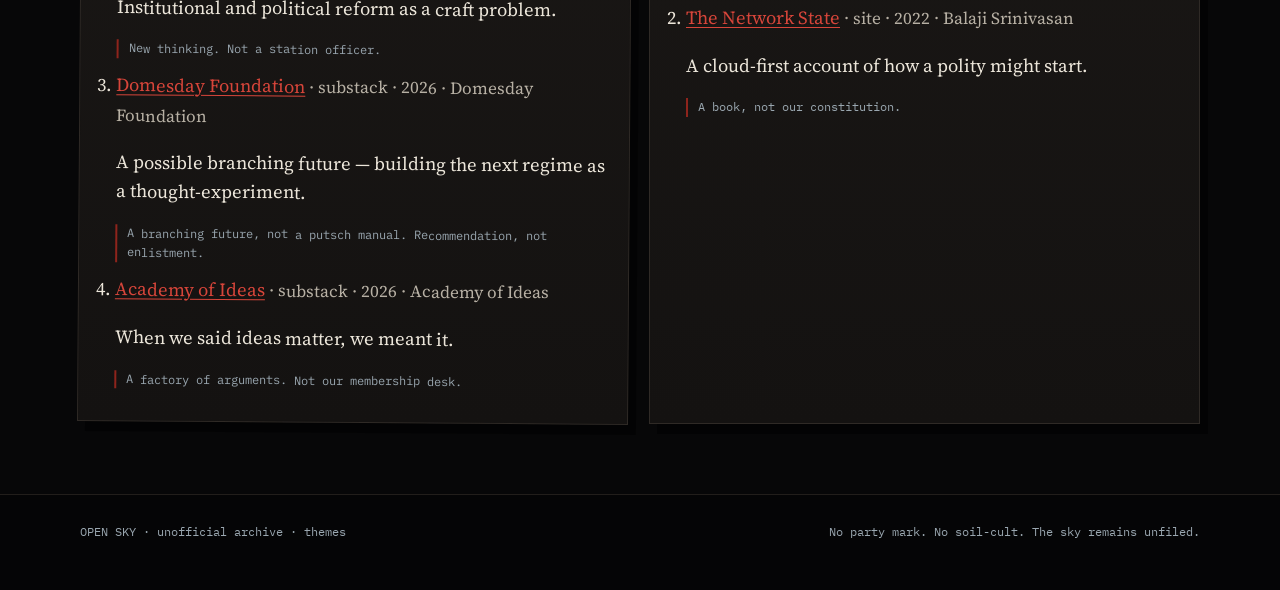
==== commit 2f121828: "Minor Edits to content" ====
--- a/themes.html
+++ b/themes.html
@@ -38,7 +38,7 @@
       <div class="wrap">
         <p class="kicker">Dead-drop 06 · Subject stars</p>
         <h2>Themes the envelope would rather leave unnamed.</h2>
-        <p class="deck">Each star is a cluster. Resources hang off it. Related names are bearings, not an enlistment. Add more rows on the catalog and ping the station.</p>
+        <p class="deck">Each star is a cluster. Resources hang off it. Related names are bearings, not an enlistment.</p>
         <div class="sky sky-themes" id="sky"></div>
       </div>
     </section>
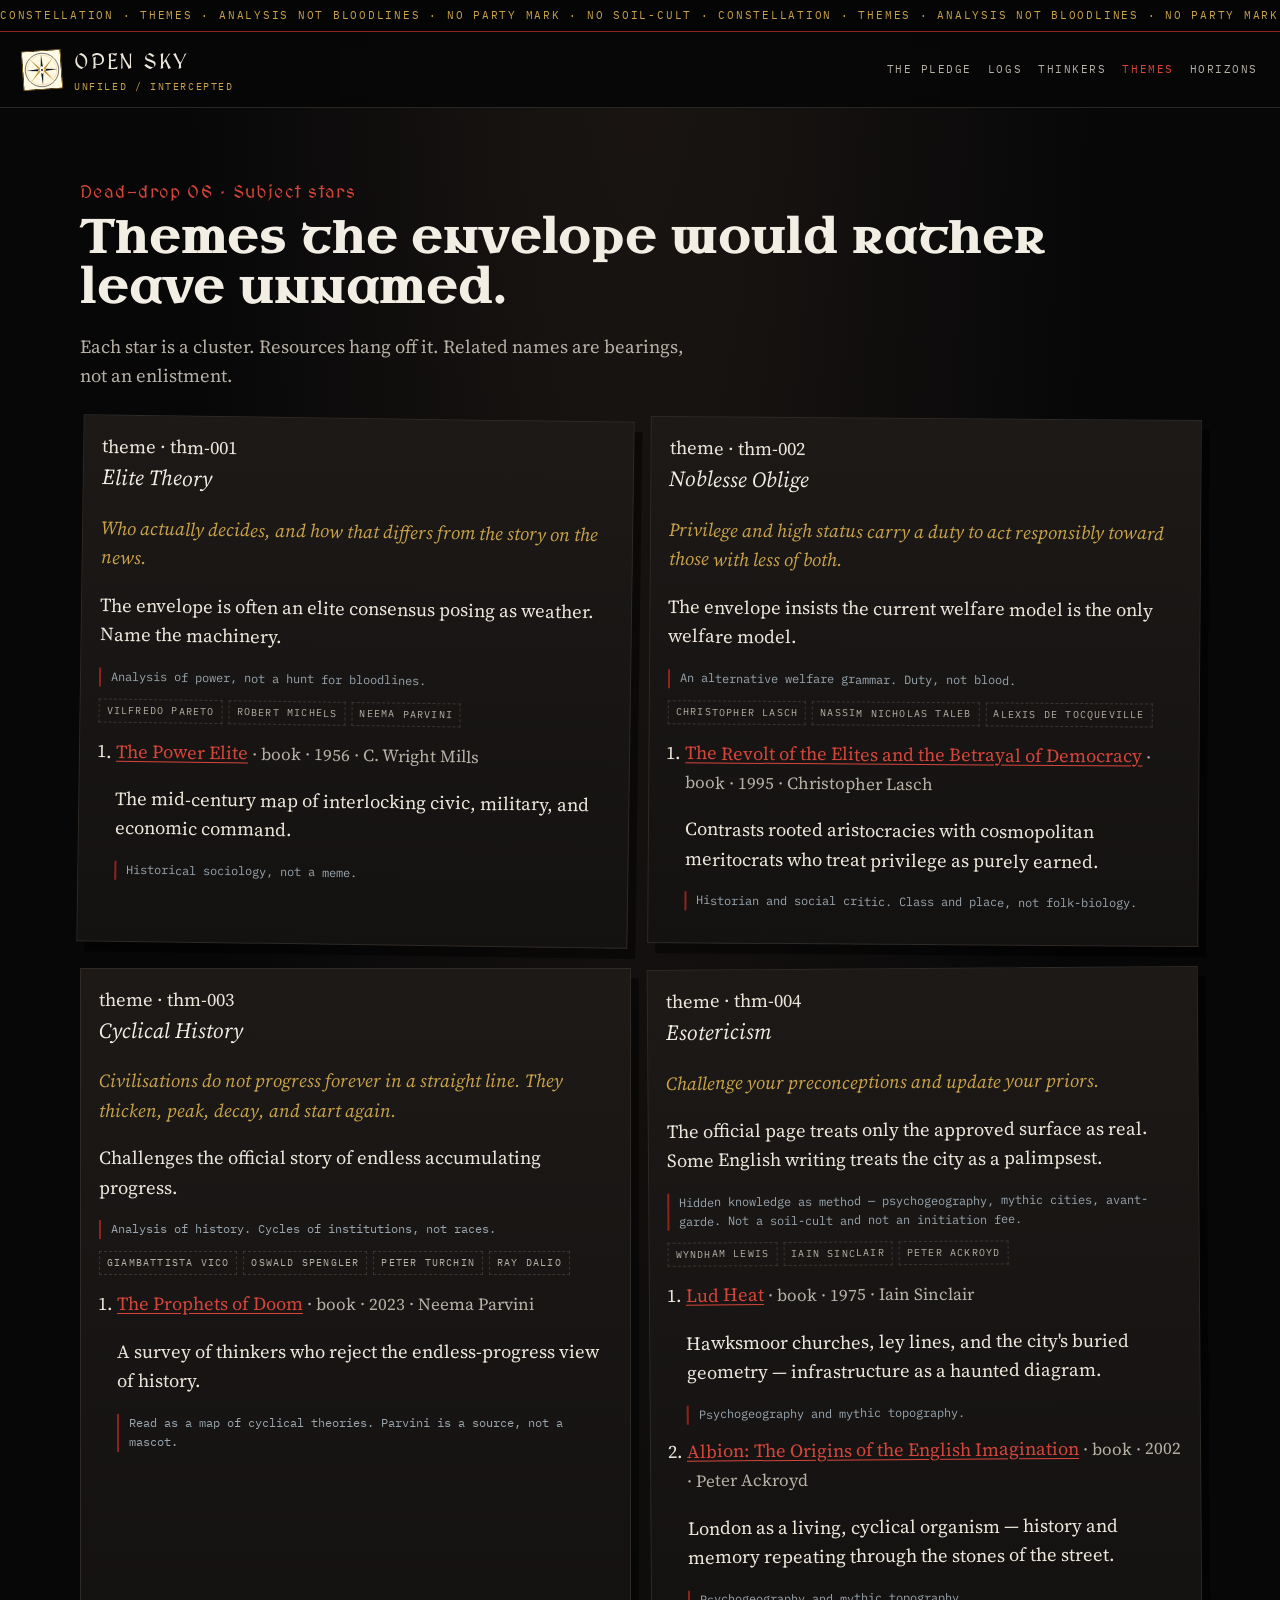
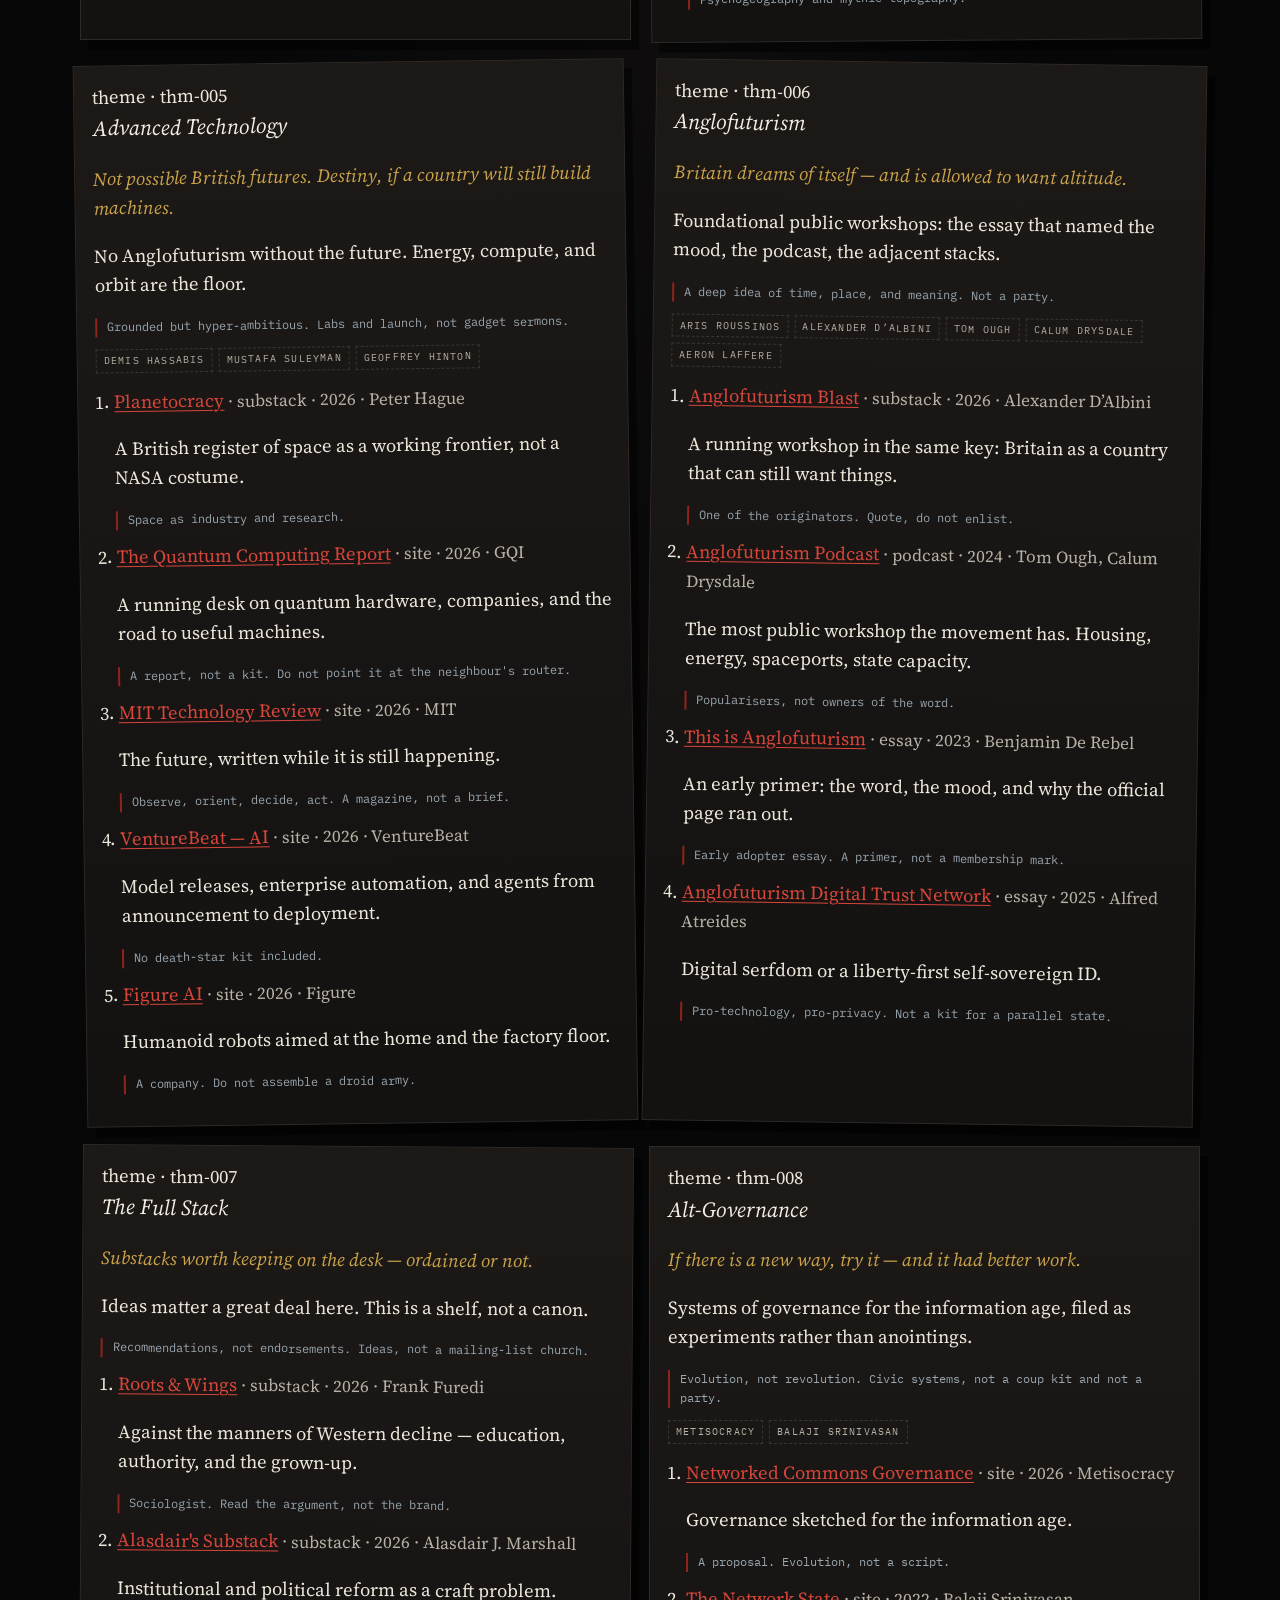
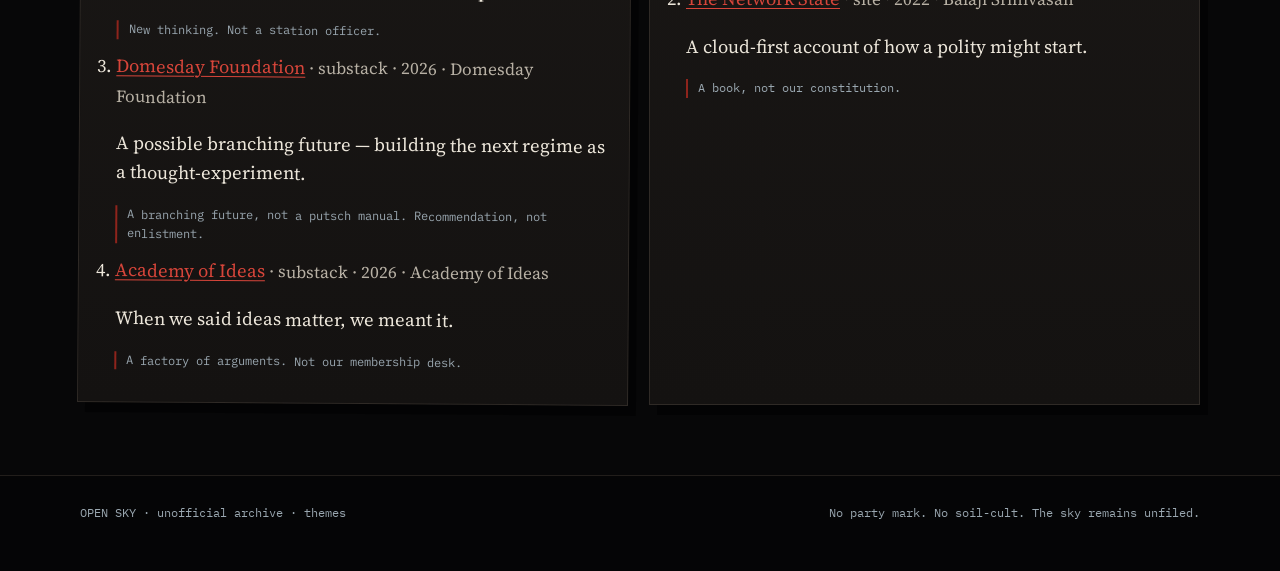
==== commit 14fcdea5: "Add Vercel Web Analytics to project # Vercel Web Analytics Installation  ## Summary Successfully ins" ====
--- a/themes.html
+++ b/themes.html
@@ -10,6 +10,7 @@
   <link href="https://fonts.googleapis.com/css2?family=IM+Fell+English:ital@0;1&family=IBM+Plex+Mono:wght@400;500&family=MedievalSharp&family=Source+Serif+4:ital,opsz,wght@0,8..60,400;0,8..60,600;1,8..60,400&family=Special+Elite&family=Uncial+Antiqua&display=swap" rel="stylesheet">
   <link rel="stylesheet" href="css/station.css?v=11">
   <link rel="icon" href="assets/mark.svg">
+  <script defer src="https://cdn.vercel-insights.com/v1/script.js"></script>
 </head>
 <body class="sub">
   <div class="ticker" aria-hidden="true">
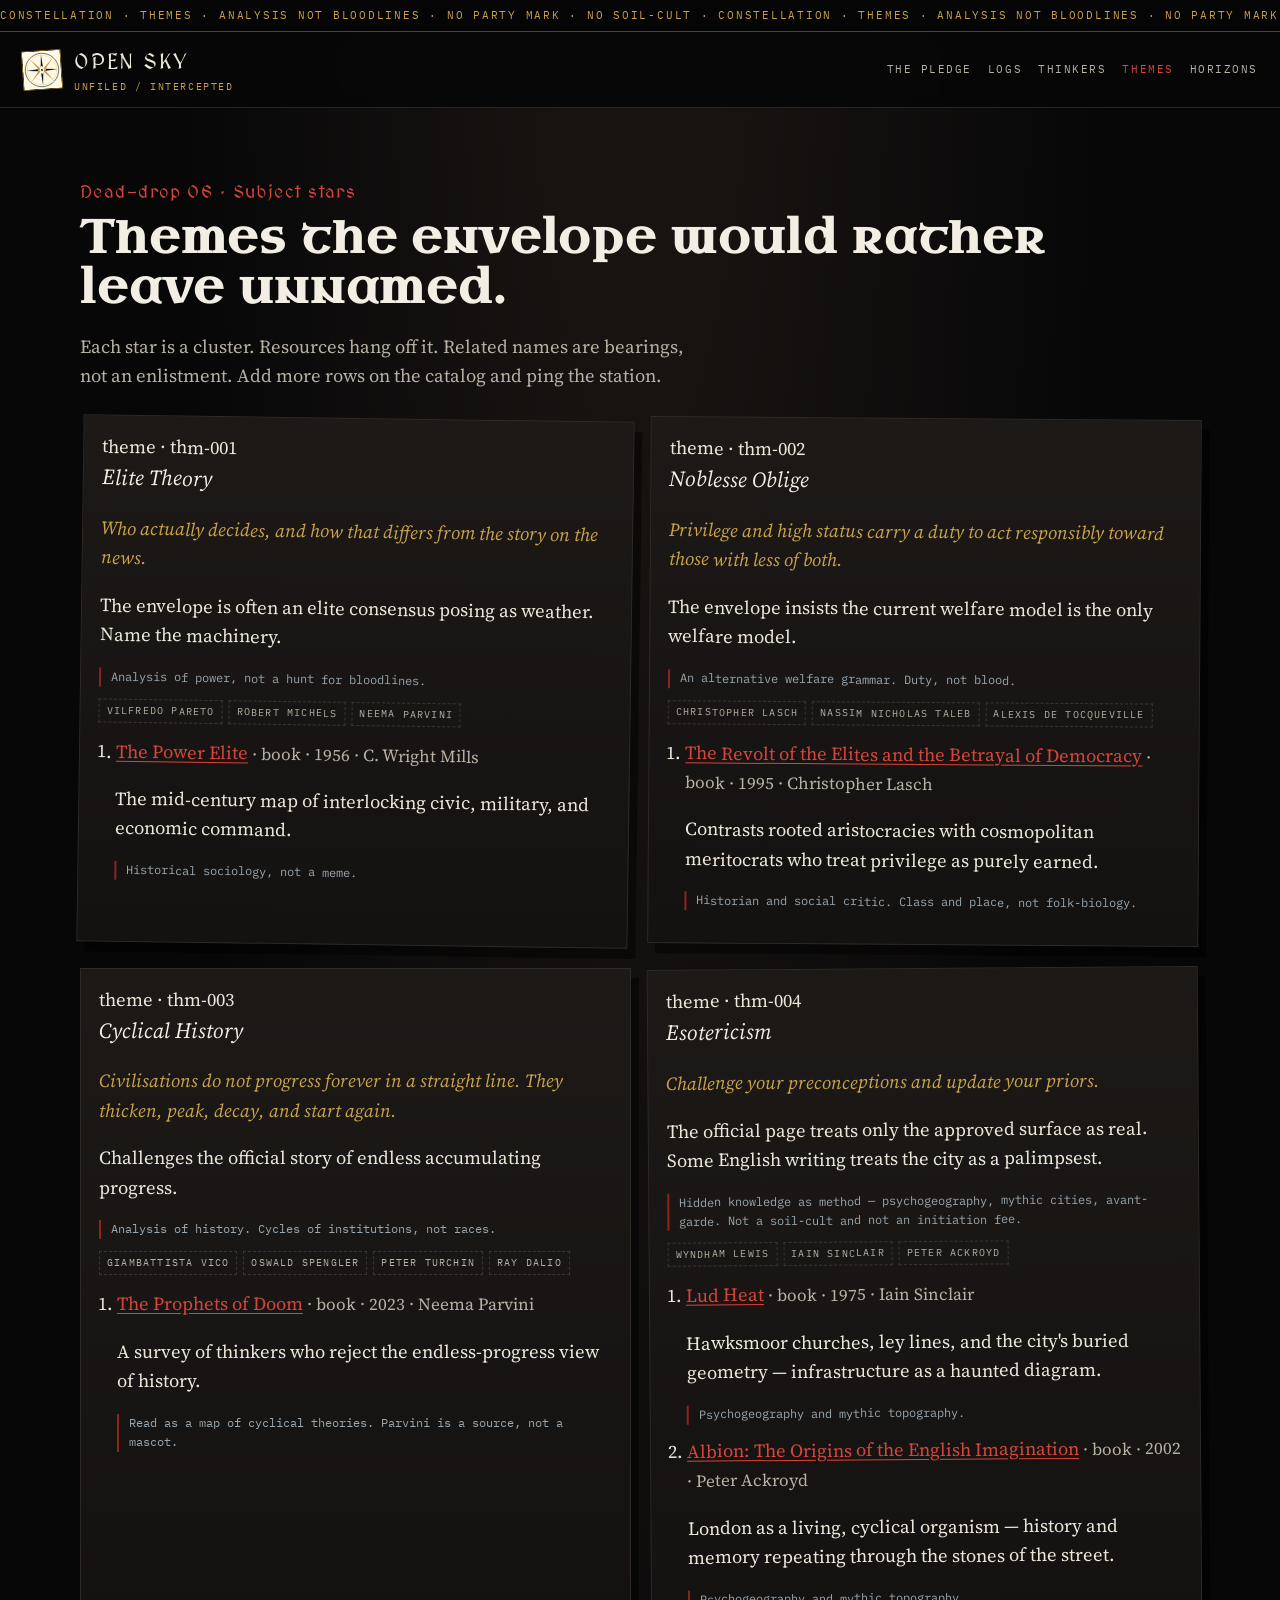
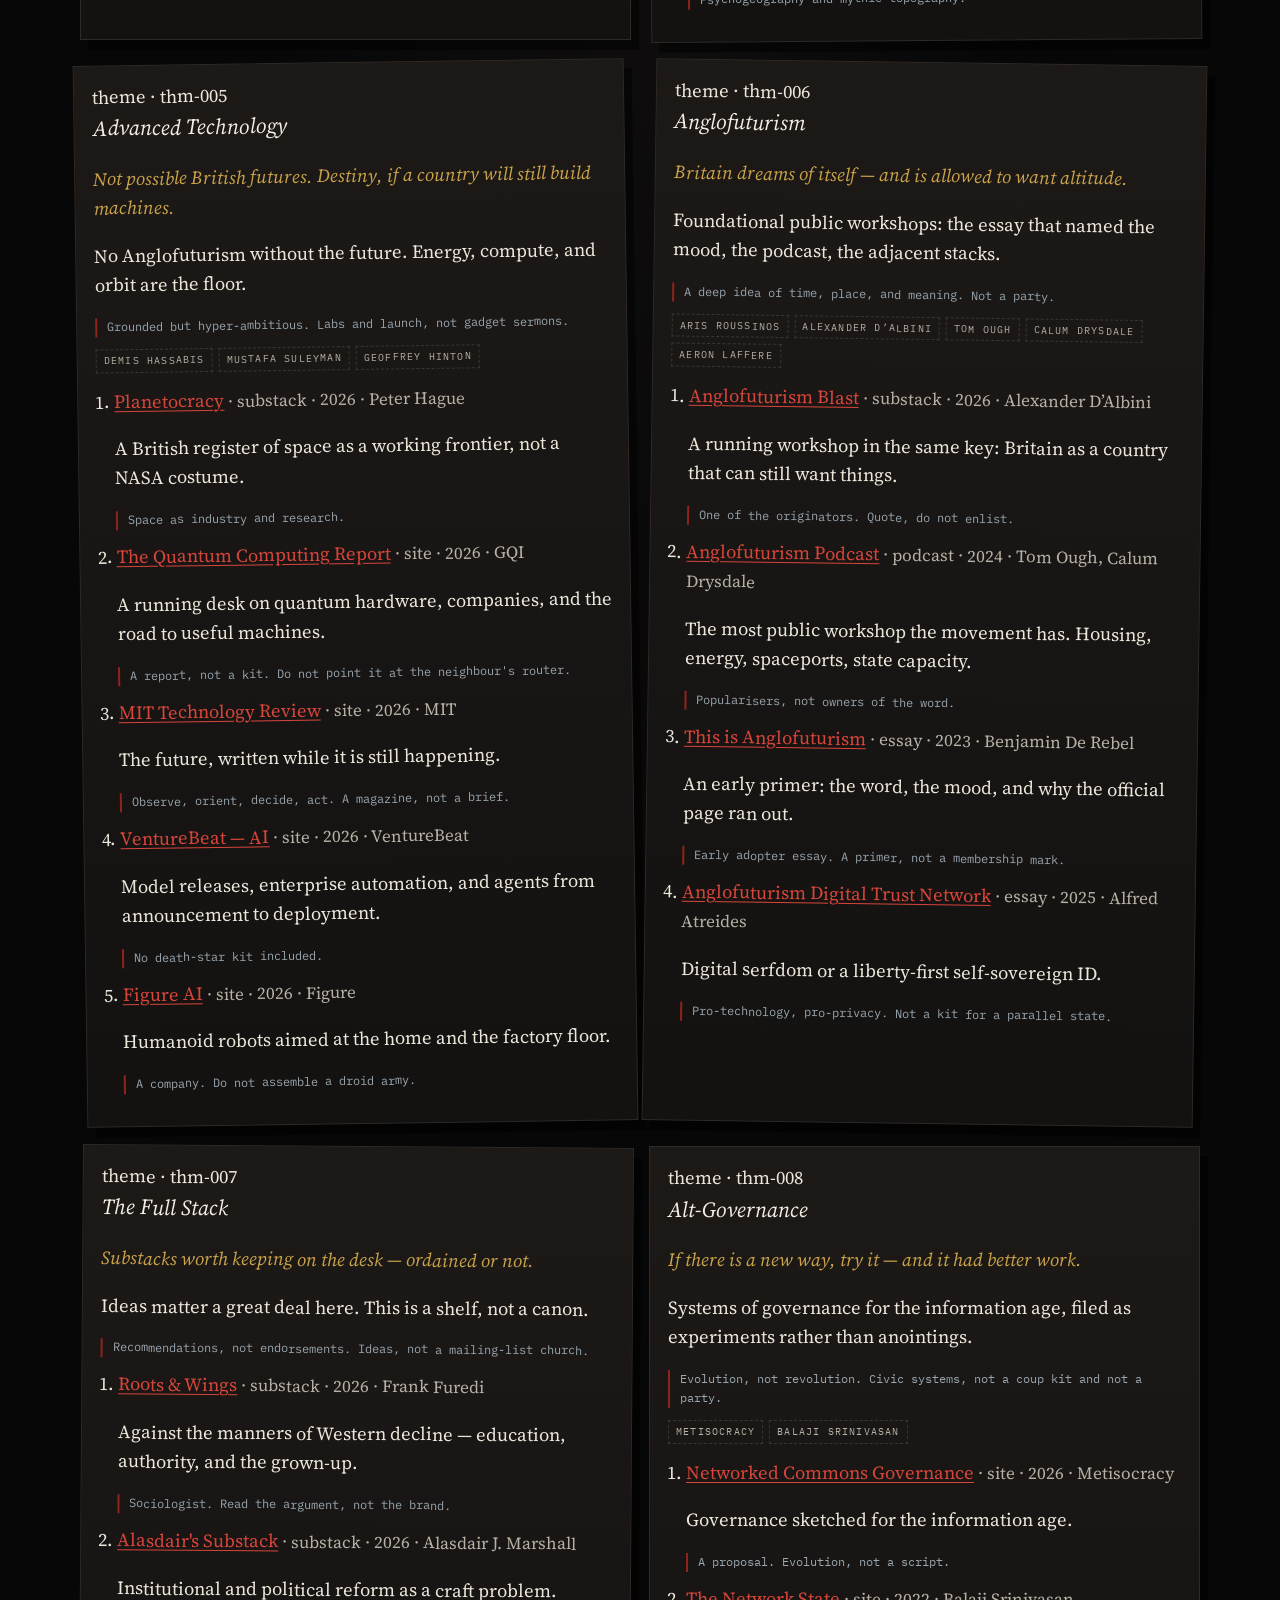
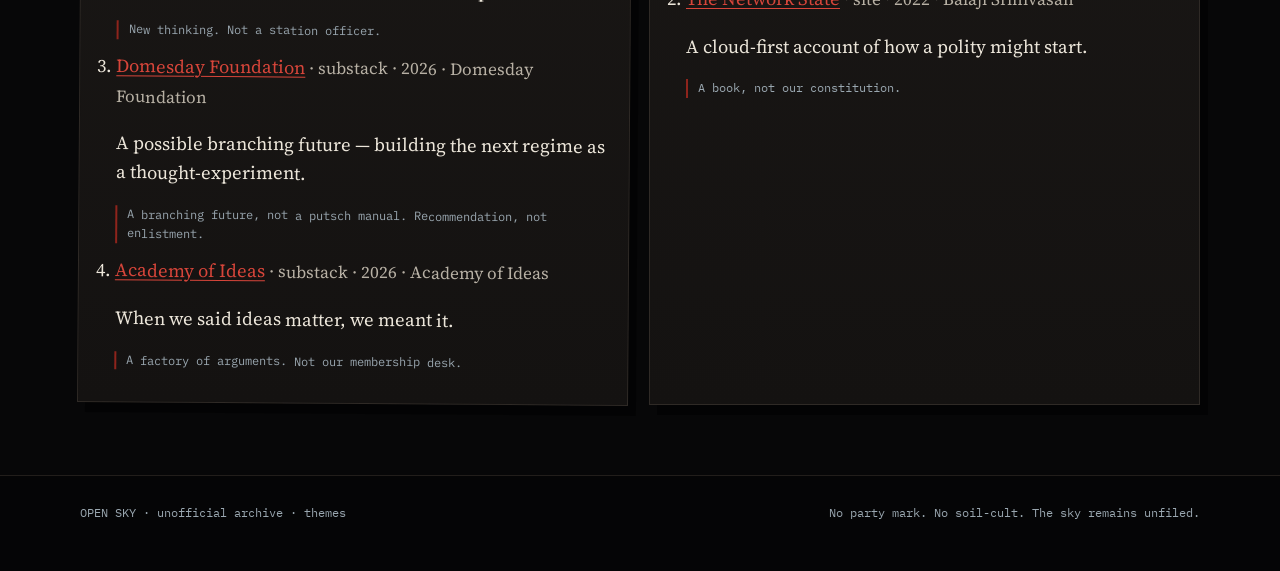
==== commit ae2b610c: "Load Vercel Web Analytics on the three pages" ====
--- a/themes.html
+++ b/themes.html
@@ -10,7 +10,6 @@
   <link href="https://fonts.googleapis.com/css2?family=IM+Fell+English:ital@0;1&family=IBM+Plex+Mono:wght@400;500&family=MedievalSharp&family=Source+Serif+4:ital,opsz,wght@0,8..60,400;0,8..60,600;1,8..60,400&family=Special+Elite&family=Uncial+Antiqua&display=swap" rel="stylesheet">
   <link rel="stylesheet" href="css/station.css?v=11">
   <link rel="icon" href="assets/mark.svg">
-  <script defer src="https://cdn.vercel-insights.com/v1/script.js"></script>
 </head>
 <body class="sub">
   <div class="ticker" aria-hidden="true">
@@ -39,7 +38,7 @@
       <div class="wrap">
         <p class="kicker">Dead-drop 06 · Subject stars</p>
         <h2>Themes the envelope would rather leave unnamed.</h2>
-        <p class="deck">Each star is a cluster. Resources hang off it. Related names are bearings, not an enlistment.</p>
+        <p class="deck">Each star is a cluster. Resources hang off it. Related names are bearings, not an enlistment. Add more rows on the catalog and ping the station.</p>
         <div class="sky sky-themes" id="sky"></div>
       </div>
     </section>
@@ -52,5 +51,9 @@
   </footer>
   <script src="js/constellation.js?v=17"></script>
   <script>bootThemes();</script>
+  <script>
+    window.va = window.va || function () { (window.vaq = window.vaq || []).push(arguments); };
+  </script>
+  <script defer src="/_vercel/insights/script.js"></script>
 </body>
 </html>
